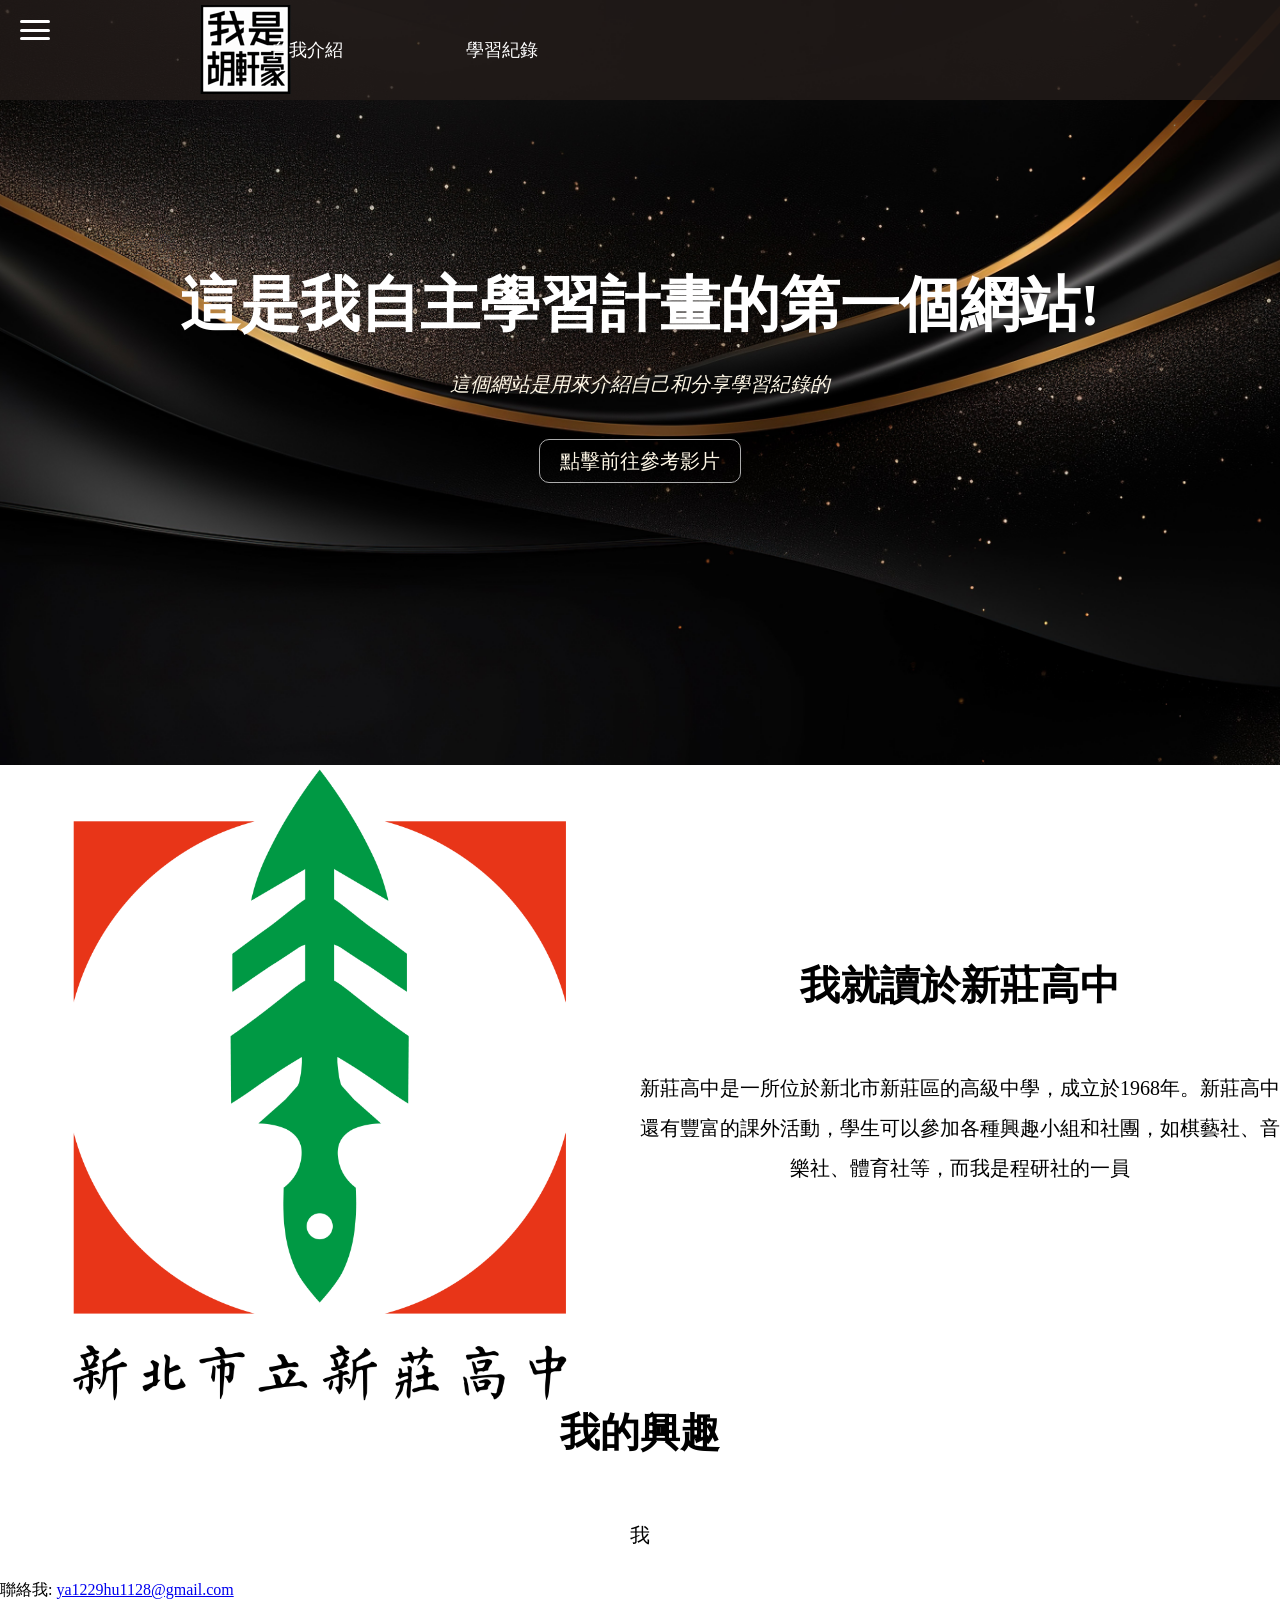
==== index.html @ 7363545b "123" ====
<!DOCTYPE html>
<html lang="zh-TW">
<head>
  <meta charset="UTF-8">
  <meta http-equiv="X-UA-Compatible" content="IE=edge">
  <meta name="viewport" content="width=device-width, initial-scale=1.0">
  <title>我的第一個網頁</title>
  <link rel="stylesheet" href="style.css">
</head>
<body>
  <header>
<nav>
  <h1><a href=https://danielhu0520.github.io/daniel></a></h1>
    <div class="menu-toggle" onclick="toggleMenu()">
        <span></span>
        <span></span>
        <span></span>
    </div>

    <ul id="hamburger-menu-links" class="hidden-menu">
        <li><a href="https://danielhu0520.github.io/daniel/">自我介紹</a></li>
        <li><a href="page2.html">學習紀錄</a></li>
    </ul>
</nav>
<nav>
    <ul class="top-static-links">
        <li><a href="https://danielhu0520.github.io/daniel/">自我介紹</a></li>
        <li><a href="page2.html">學習紀錄</a></li>
    </ul>
 </nav>
  </header>
  <main>
  <section class="news">
  <h2><strong> 這是我自主學習計畫的第一個網站!</strong></h2>
  <p><em>這個網站是用來介紹自己和分享學習紀錄的</em></p>
  <p><a href="https://www.youtube.com/watch?v=6HHN0G2cwBM">點擊前往參考影片</a> </p>
  </section>
  <section class="HCSH">
  <img src="images/HCSH_LOGO_1kx1k.png" alt="新莊高中校徽">
  
  <div class="info">
  <h2>我就讀於新莊高中</h2><p>新莊高中是一所位於新北市新莊區的高級中學，成立於1968年。新莊高中還有豐富的課外活動，學生可以參加各種興趣小組和社團，如棋藝社、音樂社、體育社等，而我是程研社的一員</p>
  </div>
  </section>
  <section>
    <div class="info">
  <h2>我的興趣</h2>
  <p>我</p>
  </div>
  </section>
  </main>  
  <footer>
  <p>聯絡我: <a href="mailto:ya1229hu1128@gmail.com">ya1229hu1128@gmail.com</a></p>
  </footer>
  <script src="script.js"></script>
</body>
</html>
---- style.css ----
header {
  background-color: rgba(35,28,26,0.8);
  height: 100px;
  width: 100%;
  position: fixed;
}


header p {
  font-size: 18px;
  color: white;
}
header a{
  color: white;
  text-decoration: none;
}
header a:hover {
  text-decoration: underline;
}
header li {
  display: inline;
  margin-right: 8vw;
}
header ul {
  position: absolute;
  right:50vw;
  top: 0px;
  line-height: 100px;
}
header h1 {
  text-indent: -9999px;
  position: absolute;
  left: 200px;
  line-height: 100px;
  top: 5px;
  width: 100px;
}

/* 新增：讓 h1 裡面的連結 (a) 變成區塊並顯示背景圖 */
header h1 a {
  display: block;       /* 讓連結變成區塊元素 */
  width: 100%;          /* 填滿 h1 的寬度 */
  height: 100px;        /* 設定高度，確保圖片顯示出來 */
  background-image: url("images/title.png"); /* 加上引號避免檔名空白問題 */
  background-repeat: no-repeat;
}

*{
  padding:0;
  margin:0;
}
.news {
  background-color: antiquewhite;
  color:white;
  height: 85vh;
  background-image:url(images/—Pngtree—elegant\ black\ abstract\ overlapping\ background_15291283.jpg);
  background-repeat: no-repeat;
  background-size: cover;
  background-position: center;
  display:flex;
  flex-direction: column;
  align-items: center;
  justify-content: center;
}
.news h2 {
  font-size: 60px;
}
.news p{
  color: #FEF7E6;
  font-size: 20px;
  margin: 25px 0;
}  
.news  a {
  color: #FEF7E6;
  text-decoration: none;
  border:1px solid #ACACAC;
  padding: 10px 20px;
  border-radius: 10px;
}
.slogan {
  background-color: #485652;
  color: white;
  height: 10vh;
  display: flex;
  align-items: center;
  justify-content: center;
  font-size: 20px;
}
.HCSH {
  display: flex;
}
.HCSH img {
  width:50%
}
.info{
  background-color: white;
  display: flex;
  flex-direction: column;
  align-items: center;
  justify-content: center;
}
.info p {
  color: black;
  font-size: 20px;
  margin: 25px 0;
  text-align: center;
  line-height: 2em;
}
.info h2 {
  font-size: 40px;
  margin-bottom: 30px;
}
.興趣 p {
  color: black;
}
/* 漢堡按鈕的容器 */
.menu-toggle {
    width: 30px;
    height: 20px;
    display: flex;
    flex-direction: column;
    justify-content: space-between;
    cursor: pointer;
    margin: 20px; /* 距離邊緣一點 */
}

/* 畫出那三條線 */
.menu-toggle span {
    display: block;
    height: 3px;
    width: 100%;
    background-color: #ffffff; /* 線的顏色 */
    border-radius: 3px;
}

#hamburger-menu-links {
    display: none;        /* 預設隱藏選單 */    
}

/* 當選單被加上 "active" class 時顯示出來 */
#hamburger-menu-links.active {
    display: block;
    position: absolute;     /* 關鍵：絕對定位，讓它浮起來 */
    top: 60px;              /* 距離頂部的高度，視你的導覽列高度調整 */
    left: 10px;             /* 距離左邊的距離 */
    width: 100px;           /* 設定一個固定寬度，不要讓它橫跨整個螢幕 */
    background-color: rgba(0, 0, 0, 0.8); /* 半透明黑，更有質感 */
    padding: 15px;
    border-radius: 8px;
    z-index: 999; 
    /* 1. 強制文字不換行，這是解決「自、我、介、紹」變成垂直排列的關鍵 */
    white-space: nowrap; 

    /* 2. 讓寬度剛好包住文字就好，不要強行撐開或縮小 */
    width: min-content;
    display: flex;
    flex-direction: column; /* 讓子元素垂直排列 */
}
/* 原本就在上面的固定連結樣式 */
.top-static-links {
    display: flex; /* 讓它們排成一排 */
    list-style: none;
    gap: 20px; /* 連結之間的間距 */
    font-size: 18px;
}

/* 針對 page2.html 的內容區塊設定樣式 */
.學習紀錄 {
    padding-top: 120px; /* 重要：避免內容被上方固定的 header 擋住 */
    padding-left: 10%;  /* 增加左右邊距，讓閱讀更舒適 */
    padding-right: 10%;
    background-image: url(images/—Pngtree—elegant\ black\ abstract\ overlapping\ background_15291283.jpg);
}
.學習紀錄 h1 {
    color: white;
    font-size: 50px;
    margin-bottom: 30px;
}
.學習紀錄 p {
    color: white;
    font-size: 20px;
    margin-bottom: 30px;
}
.學習紀錄 ul {
    color: #ffffff;
    font-size: 18px;
    margin-left: 20px;
    margin-bottom: 30px;
}

/* 針對影片連結的樣式 (黃色文字) */
.學習紀錄 .video-link {
    background-image: url(images/menu-bg.png);
    text-decoration: underline;
    display: block;       /* 讓連結變成區塊元素 */
    width: 100%;          /* 填滿 h1 的寬度 */
    height: 300px;  
    background-repeat: no-repeat;   
}
.學習紀錄 .video-link2 {
    background-image: url(images/javetube.png);
    text-decoration: underline;
    display: block;       /* 讓連結變成區塊元素 */
    width: 100%;          /* 填滿 h1 的寬度 */
    height: 300px;  
    background-repeat: no-repeat;   
}
/* 針對作品按鈕的樣式 (白色按鈕) */
.學習紀錄 .project-link {
    display: inline-block;
    background-color: white;
    color: black;
    padding: 10px 20px;
    border-radius: 5px;
    text-decoration: none;
    margin: 20px;
    font-weight: bold;
}
.學習紀錄 .project-link:hover {
    background-color: #ddd; /* 滑鼠移過去變灰色 */
}
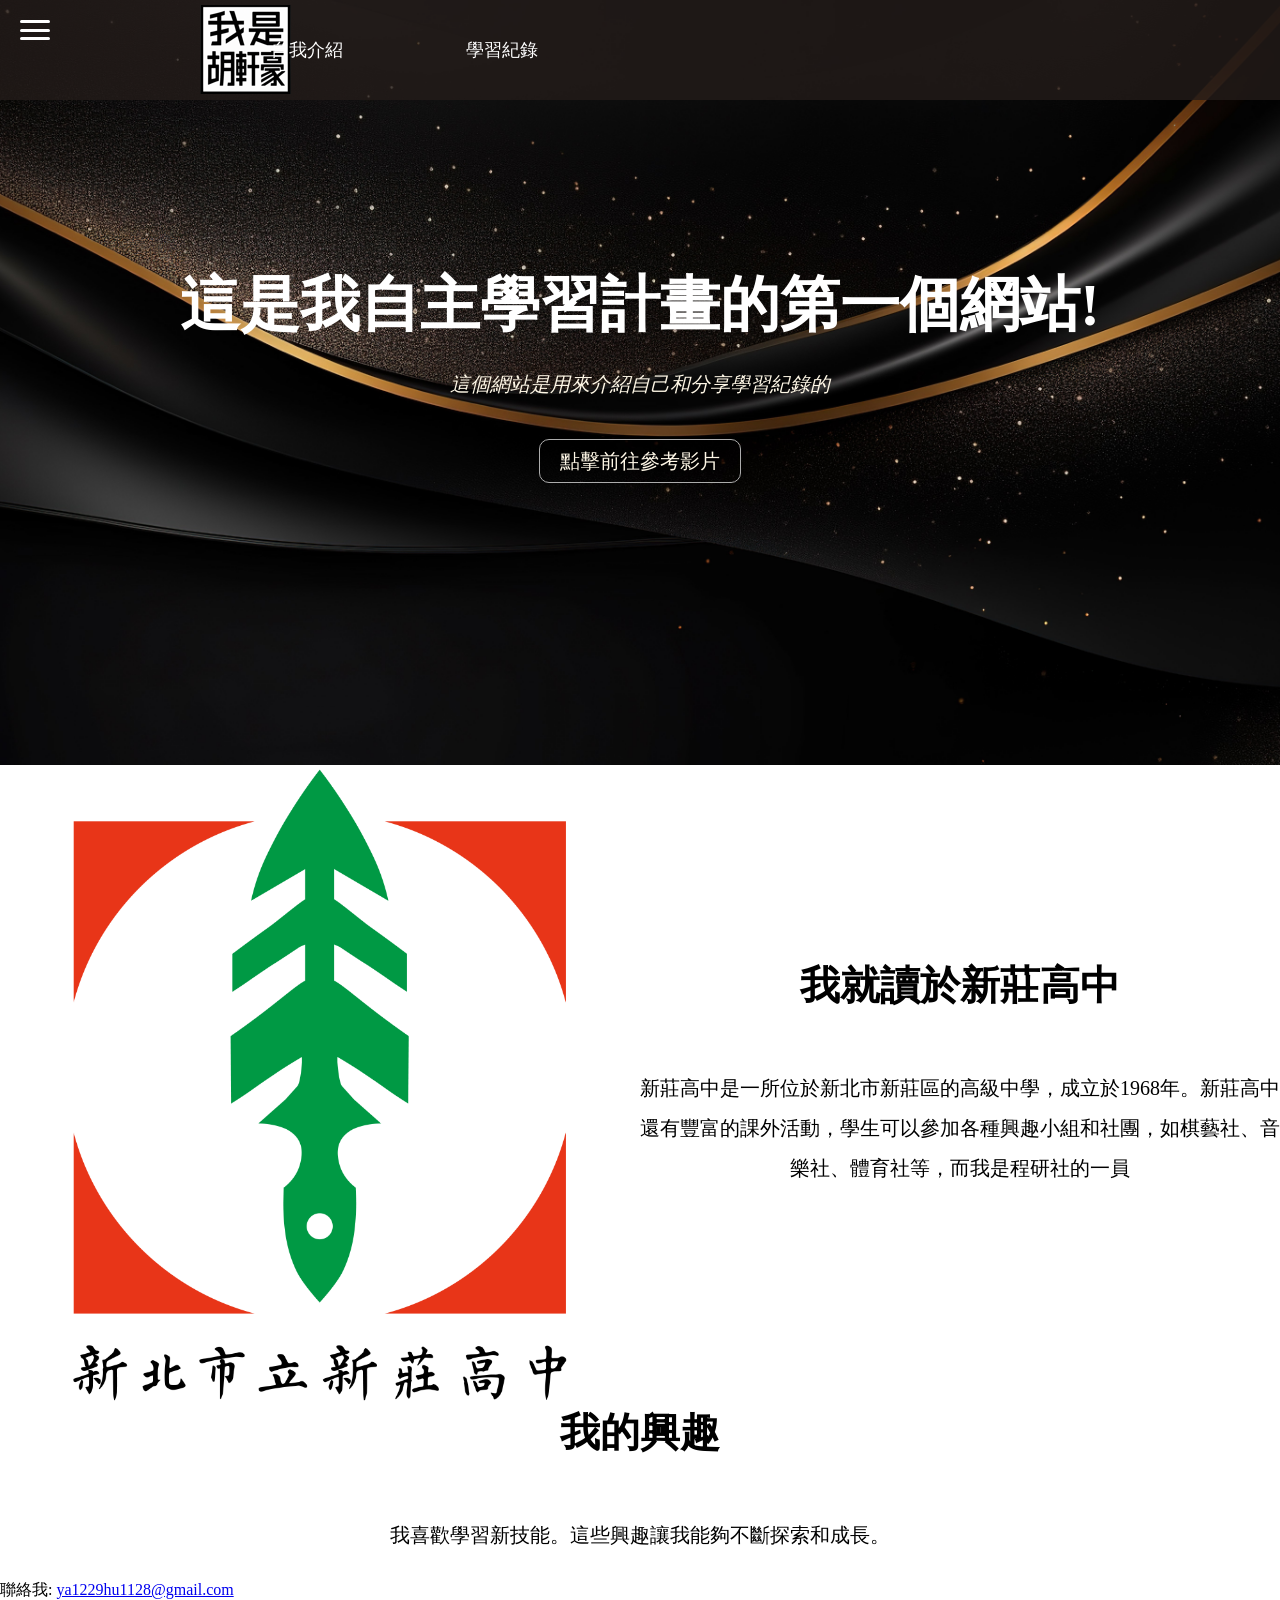
==== commit c3f4fbe2: "123" ====
--- a/index.html
+++ b/index.html
@@ -45,7 +45,7 @@
   <section>
     <div class="info">
   <h2>我的興趣</h2>
-  <p>我</p>
+  <p>我喜歡學習新技能。這些興趣讓我能夠不斷探索和成長。</p>
   </div>
   </section>
   </main>  
--- a/style.css
+++ b/style.css
@@ -76,6 +76,11 @@
   border:1px solid #ACACAC;
   padding: 10px 20px;
   border-radius: 10px;
+  transition: transform 0.3s ease, box-shadow 0.3s ease; /* 加入平滑過渡效果 */
+}
+.news  a:hover {
+  transform: scale(1.05); /* 滑鼠滑過時稍微放大 1.05 倍 */
+  box-shadow: 0 10px 20px rgba(0,0,0,0.4); /* 增加陰影讓按鈕浮起來 */
 }
 .slogan {
   background-color: #485652;
@@ -169,6 +174,8 @@
     padding-top: 120px; /* 重要：避免內容被上方固定的 header 擋住 */
     padding-left: 10%;  /* 增加左右邊距，讓閱讀更舒適 */
     padding-right: 10%;
+    background-size: cover;   /* 讓圖片填滿整個區塊 */
+    background-position: center; /* 讓圖片置中 */
     background-image: url(images/—Pngtree—elegant\ black\ abstract\ overlapping\ background_15291283.jpg);
 }
 .學習紀錄 h1 {
@@ -185,7 +192,7 @@
     color: #ffffff;
     font-size: 18px;
     margin-left: 20px;
-    margin-bottom: 30px;
+    margin-bottom: 20px;
 }
 
 /* 針對影片連結的樣式 (黃色文字) */
@@ -195,7 +202,16 @@
     display: block;       /* 讓連結變成區塊元素 */
     width: 100%;          /* 填滿 h1 的寬度 */
     height: 300px;  
-    background-repeat: no-repeat;   
+    margin-bottom: 20px;
+    background-repeat: no-repeat;
+    background-size: cover;   /* 讓圖片填滿整個區塊 */
+    background-position: center; /* 讓圖片置中 */
+    transition: transform 0.3s ease, box-shadow 0.3s ease; /* 加入平滑過渡效果 */
+    border-radius: 20px; /* 圓角設定為 20px */
+}
+.學習紀錄 .video-link:hover {
+    transform: scale(1.02); /* 滑鼠滑過時稍微放大 1.02 倍 */
+    box-shadow: 0 10px 20px rgba(0,0,0,0.4); /* 增加陰影讓圖片浮起來 */
 }
 .學習紀錄 .video-link2 {
     background-image: url(images/javetube.png);
@@ -203,7 +219,16 @@
     display: block;       /* 讓連結變成區塊元素 */
     width: 100%;          /* 填滿 h1 的寬度 */
     height: 300px;  
-    background-repeat: no-repeat;   
+    margin-bottom: 20px;
+    background-repeat: no-repeat;
+    background-size: cover;
+    background-position: center;
+    transition: transform 0.3s ease, box-shadow 0.3s ease;
+    border-radius: 20px; /* 圓角設定為 20px */
+}
+.學習紀錄 .video-link2:hover {
+    transform: scale(1.02);
+    box-shadow: 0 10px 20px rgba(0,0,0,0.4);
 }
 /* 針對作品按鈕的樣式 (白色按鈕) */
 .學習紀錄 .project-link {
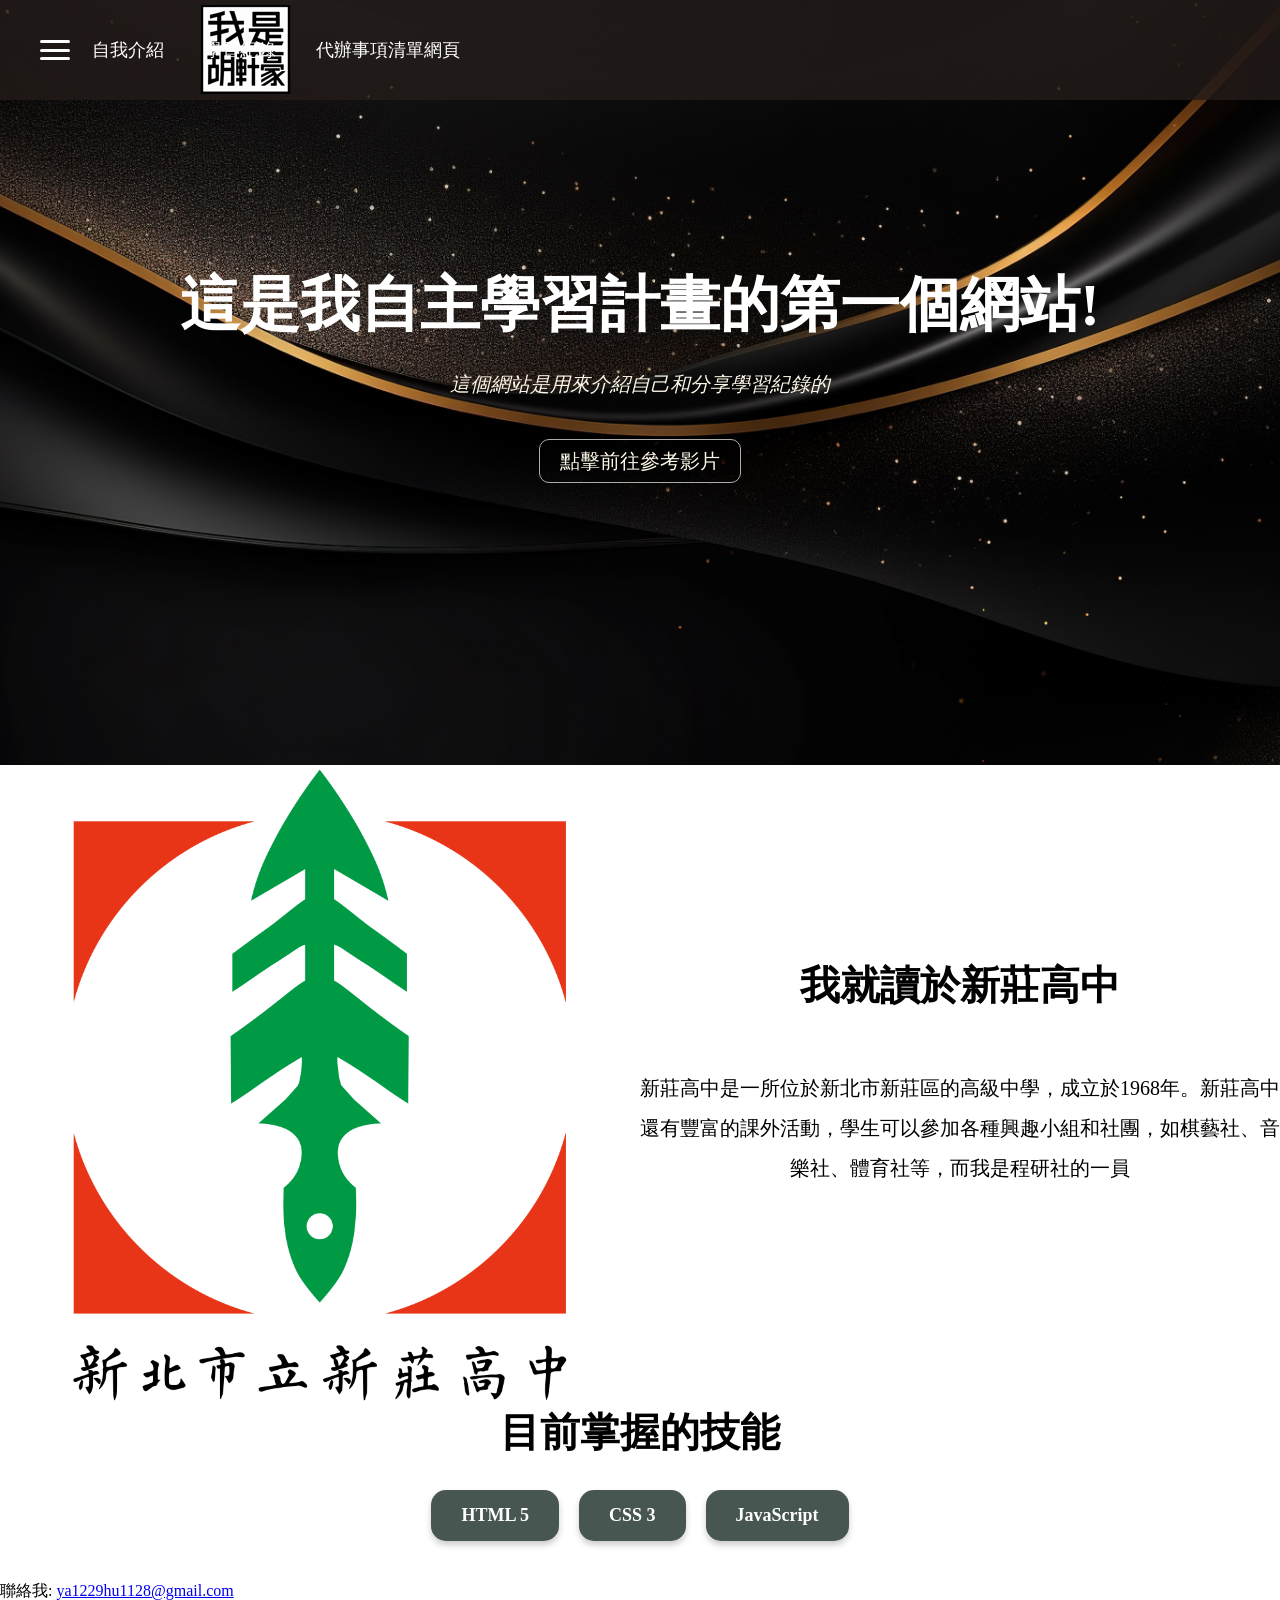
==== commit e27e997d: "123" ====
--- a/index.html
+++ b/index.html
@@ -20,12 +20,14 @@
     <ul id="hamburger-menu-links" class="hidden-menu">
         <li><a href="https://danielhu0520.github.io/daniel/">自我介紹</a></li>
         <li><a href="page2.html">學習紀錄</a></li>
+        <li><a href="https://danielhu0520.github.io/-/">代辦事項清單網頁</a></li>
     </ul>
 </nav>
 <nav>
     <ul class="top-static-links">
         <li><a href="https://danielhu0520.github.io/daniel/">自我介紹</a></li>
         <li><a href="page2.html">學習紀錄</a></li>
+        <li><a href="https://danielhu0520.github.io/-/">代辦事項清單網頁</a></li>
     </ul>
  </nav>
   </header>
@@ -42,11 +44,15 @@
   <h2>我就讀於新莊高中</h2><p>新莊高中是一所位於新北市新莊區的高級中學，成立於1968年。新莊高中還有豐富的課外活動，學生可以參加各種興趣小組和社團，如棋藝社、音樂社、體育社等，而我是程研社的一員</p>
   </div>
   </section>
-  <section>
+  <section class="skills-section">
     <div class="info">
-  <h2>我的興趣</h2>
-  <p>我喜歡學習新技能。這些興趣讓我能夠不斷探索和成長。</p>
-  </div>
+      <h2>目前掌握的技能</h2>
+      <div class="skills-container">
+        <div class="skill-card">HTML 5</div>
+        <div class="skill-card">CSS 3</div>
+        <div class="skill-card">JavaScript</div>
+      </div>
+    </div>
   </section>
   </main>  
   <footer>
--- a/style.css
+++ b/style.css
@@ -3,6 +3,13 @@
   height: 100px;
   width: 100%;
   position: fixed;
+  /* 加入 Flexbox 設定，讓內容自動排版 */
+  display: flex;
+  justify-content: space-between; /* 左右推開：Logo在左，選單在右 */
+  align-items: center; /* 垂直置中 */
+  padding: 0 20px; /* 左右留一點邊距 */
+  box-sizing: border-box; /* 確保 padding 不會撐大寬度 */
+  z-index: 1000; /* 確保導覽列在最上層 */
 }
 
 
@@ -18,14 +25,22 @@
   text-decoration: underline;
 }
 header li {
+display: inline;
+margin-right: 20px;
   display: inline;
-  margin-right: 8vw;
+  /* margin-right: 20px;  移除舊的邊距，由 gap 控制 */
 }
 header ul {
   position: absolute;
-  right:50vw;
+  right: 800px;
   top: 0px;
   line-height: 100px;
+  /* 移除絕對定位，讓 Flexbox 自動處理位置 */
+  /* position: absolute; */
+  /* right: 800px; */
+  /* top: 0px; */
+  /* line-height: 100px; */
+  margin: 0; /* 清除預設邊距 */
 }
 header h1 {
   text-indent: -9999px;
@@ -33,7 +48,13 @@
   left: 200px;
   line-height: 100px;
   top: 5px;
+  text-indent: -9999px; /* 隱藏文字 */
+  /* 移除絕對定位 */
+  /* position: absolute; */
+  /* left: 200px; */
+  /* top: 5px; */
   width: 100px;
+  margin: 0; /* 清除邊距 */
 }
 
 /* 新增：讓 h1 裡面的連結 (a) 變成區塊並顯示背景圖 */
@@ -43,6 +64,18 @@
   height: 100px;        /* 設定高度，確保圖片顯示出來 */
   background-image: url("images/title.png"); /* 加上引號避免檔名空白問題 */
   background-repeat: no-repeat;
+}
+
+/* 新增：讓第一個 nav (包含 Logo 和漢堡選單) 佔滿寬度並左右對齊 */
+header nav:first-child {
+  display: flex;
+  justify-content: space-between;
+  align-items: center;
+  width: auto; /* 改回 auto，讓它只佔據需要的寬度，不要佔滿整行 */
+}
+/* 隱藏第二個 nav (原本放電腦版連結的容器) */
+header nav:nth-child(2) {
+  display: block; /* 恢復顯示電腦版連結 */
 }
 
 *{
@@ -93,6 +126,7 @@
 }
 .HCSH {
   display: flex;
+  /* 預設為橫向排列 (電腦版) */
 }
 .HCSH img {
   width:50%
@@ -127,6 +161,8 @@
     justify-content: space-between;
     cursor: pointer;
     margin: 20px; /* 距離邊緣一點 */
+    /* margin: 20px;  由 header 的 padding 控制 */
+    display: flex; /* 電腦版預設隱藏漢堡按鈕 */
 }
 
 /* 畫出那三條線 */
@@ -161,12 +197,39 @@
     display: flex;
     flex-direction: column; /* 讓子元素垂直排列 */
 }
+
+/* 針對漢堡選單內的連結樣式 */
+#hamburger-menu-links li {
+    list-style: none;
+    margin: 10px 0; /* 讓選項不要擠在一起 */
+}
+#hamburger-menu-links a {
+    display: block; /* 讓連結變成區塊，比較好點 */
+    transition: transform 0.3s ease; /* 加入平滑過渡效果 */
+}
+#hamburger-menu-links a:hover {
+    transform: scale(1.1); /* 滑鼠滑過時放大 */
+    text-decoration: none; /* 移除底線 */
+    font-weight: bold; /* 加粗 */
+}
+
 /* 原本就在上面的固定連結樣式 */
 .top-static-links {
-    display: flex; /* 讓它們排成一排 */
+    display: flex;
     list-style: none;
     gap: 20px; /* 連結之間的間距 */
     font-size: 18px;
+}
+
+/* 新增：針對電腦版連結的滑鼠互動效果 */
+.top-static-links a {
+    display: inline-block;
+    transition: transform 0.3s ease;
+}
+.top-static-links a:hover {
+    transform: scale(1.1);
+    font-weight: bold;
+    text-decoration: none;
 }
 
 /* 針對 page2.html 的內容區塊設定樣式 */
@@ -244,3 +307,50 @@
 .學習紀錄 .project-link:hover {
     background-color: #ddd; /* 滑鼠移過去變灰色 */
 }
+
+/* 技能展示區塊樣式 */
+.skills-container {
+    display: flex;
+    gap: 20px; /* 卡片之間的間距 */
+    margin-bottom: 40px;
+    flex-wrap: wrap; /* 如果螢幕太小，自動換行 */
+    justify-content: center;
+}
+
+.skill-card {
+    background-color: #485652; /* 使用跟 slogan 一樣的深綠色 */
+    color: white;
+    padding: 15px 30px;
+    border-radius: 15px;
+    font-size: 18px;
+    font-weight: bold;
+    box-shadow: 0 4px 6px rgba(0,0,0,0.2);
+}
+
+/* --- RWD 響應式設計 (針對手機/平板) --- */
+@media (max-width: 768px) {
+    /* 1. 顯示漢堡按鈕 */
+    .menu-toggle {
+        display: flex;
+    }
+
+    /* 2. 隱藏原本的電腦版橫向選單 */
+    .top-static-links {
+        display: none;
+    }
+
+    /* 3. 調整自我介紹區塊 (.HCSH) 變成直向排列 */
+    .HCSH {
+        flex-direction: column;
+    }
+    .HCSH img {
+        width: 100%; /* 手機版圖片佔滿寬度 */
+        margin-bottom: 20px;
+    }
+
+    /* 4. 調整標題大小，避免手機上字太大 */
+    .news h2 {
+        font-size: 40px;
+        text-align: center;
+    }
+}
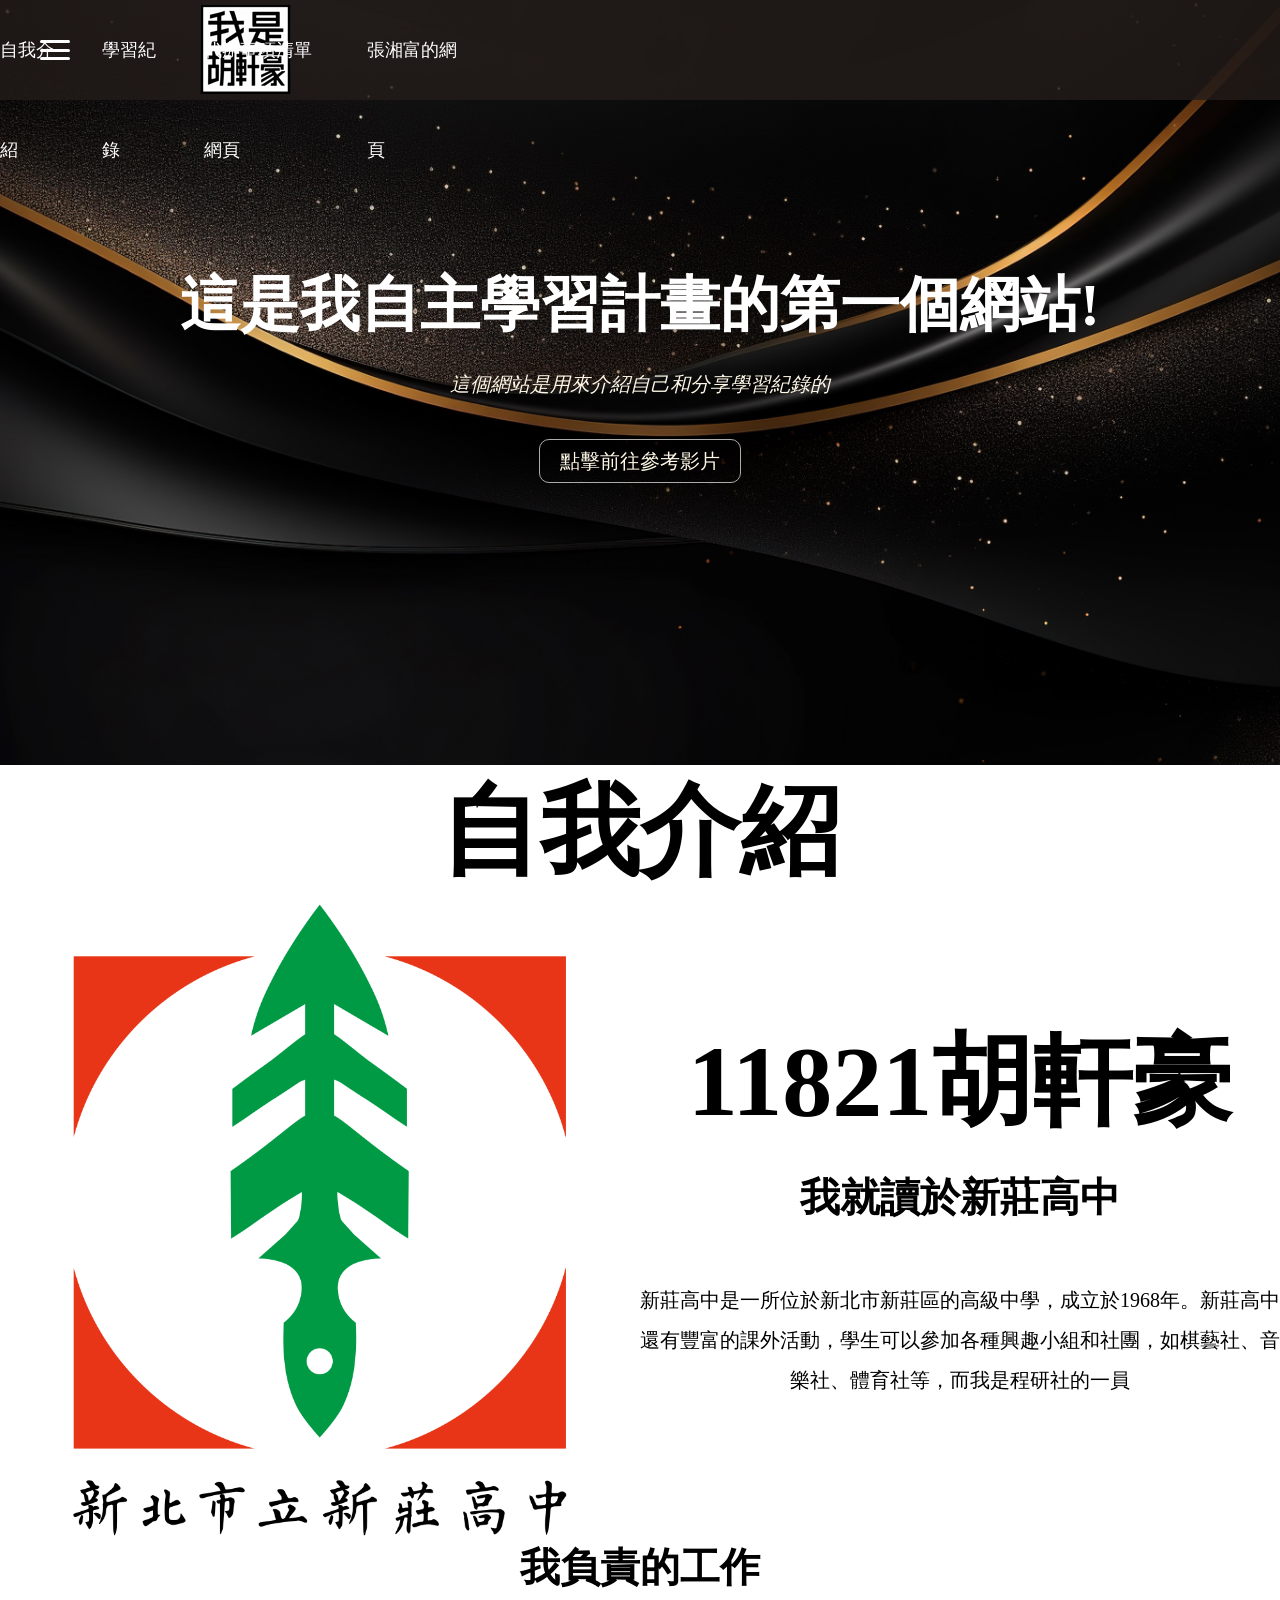
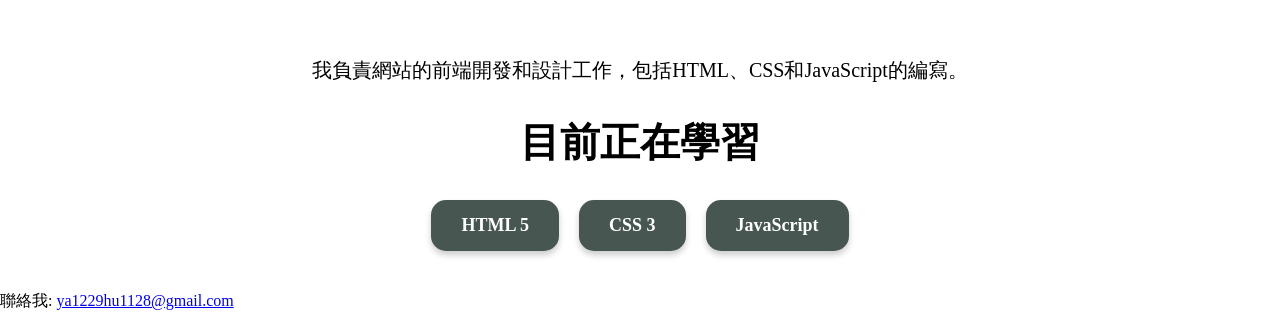
==== commit f6070692: "123" ====
--- a/index.html
+++ b/index.html
@@ -10,7 +10,7 @@
 <body>
   <header>
 <nav>
-  <h1><a href=https://danielhu0520.github.io/daniel></a></h1>
+  <h1><a href="index.html">自我介紹</a></h1>
     <div class="menu-toggle" onclick="toggleMenu()">
         <span></span>
         <span></span>
@@ -18,16 +18,18 @@
     </div>
 
     <ul id="hamburger-menu-links" class="hidden-menu">
-        <li><a href="https://danielhu0520.github.io/daniel/">自我介紹</a></li>
+        <li><a href="index.html">自我介紹</a></li>
         <li><a href="page2.html">學習紀錄</a></li>
         <li><a href="https://danielhu0520.github.io/-/">代辦事項清單網頁</a></li>
+        <li><a href="page3.html">張湘富的網頁</a></li>
     </ul>
 </nav>
 <nav>
     <ul class="top-static-links">
-        <li><a href="https://danielhu0520.github.io/daniel/">自我介紹</a></li>
+        <li><a href="index.html">自我介紹</a></li>
         <li><a href="page2.html">學習紀錄</a></li>
         <li><a href="https://danielhu0520.github.io/-/">代辦事項清單網頁</a></li>
+        <li><a href="page3.html">張湘富的網頁</a></li>
     </ul>
  </nav>
   </header>
@@ -37,16 +39,23 @@
   <p><em>這個網站是用來介紹自己和分享學習紀錄的</em></p>
   <p><a href="https://www.youtube.com/watch?v=6HHN0G2cwBM">點擊前往參考影片</a> </p>
   </section>
+  <h1 class="自我介紹">自我介紹</h1>
   <section class="HCSH">
   <img src="images/HCSH_LOGO_1kx1k.png" alt="新莊高中校徽">
-  
   <div class="info">
-  <h2>我就讀於新莊高中</h2><p>新莊高中是一所位於新北市新莊區的高級中學，成立於1968年。新莊高中還有豐富的課外活動，學生可以參加各種興趣小組和社團，如棋藝社、音樂社、體育社等，而我是程研社的一員</p>
+  <h1>11821胡軒豪</h1>
+  <h2>我就讀於新莊高中</h2><p>新莊高中是一所位於新北市新莊區的高級中學，成立於1968年。新莊高中還有豐富的課外活動，學生可以參加各種興趣小組和社團，如棋藝社、音樂社、體育社等，而我是程研社的一員</p>  
   </div>
+  </section>
+  <section class="info-section">
+    <div class="info">
+      <h2>我負責的工作</h2>
+      <p>我負責網站的前端開發和設計工作，包括HTML、CSS和JavaScript的編寫。</p>
+    </div>
   </section>
   <section class="skills-section">
     <div class="info">
-      <h2>目前掌握的技能</h2>
+      <h2>目前正在學習</h2>
       <div class="skills-container">
         <div class="skill-card">HTML 5</div>
         <div class="skill-card">CSS 3</div>
--- a/style.css
+++ b/style.css
@@ -49,10 +49,6 @@
   line-height: 100px;
   top: 5px;
   text-indent: -9999px; /* 隱藏文字 */
-  /* 移除絕對定位 */
-  /* position: absolute; */
-  /* left: 200px; */
-  /* top: 5px; */
   width: 100px;
   margin: 0; /* 清除邊距 */
 }
@@ -144,6 +140,10 @@
   margin: 25px 0;
   text-align: center;
   line-height: 2em;
+}
+.info h1 {
+  font-size: 100px;
+  margin-bottom: 20px;
 }
 .info h2 {
   font-size: 40px;
@@ -354,3 +354,38 @@
         text-align: center;
     }
 }
+.logo a {
+  display: block;       /* 讓連結變成區塊元素 */
+  width: 100%;          /* 填滿 h1 的寬度 */
+  height: 100px;        /* 設定高度，確保圖片顯示出來 */
+  background-image: url("images/螢幕擷取畫面\ 2026-04-06\ 150010.png"); /* 加上引號避免檔名空白問題 */
+  background-repeat: no-repeat;
+}
+.info2{
+  background-color: white;
+  display: flex;
+  flex-direction: column;
+  align-items: center;
+  justify-content: center;
+}
+.info2 h1 {
+  font-size: 100px;
+  margin-bottom: 20px;
+}
+.info2 h2 {
+  font-size: 50px;
+  margin-bottom: 30px;
+}
+.info2 p {
+  font-size: 20px;
+  color: black;
+}
+.HCSH2 {
+  display: flex;
+}
+.自我介紹 {
+  display: flex;
+  align-items: center;
+  justify-content: center;
+  font-size: 100px;
+}
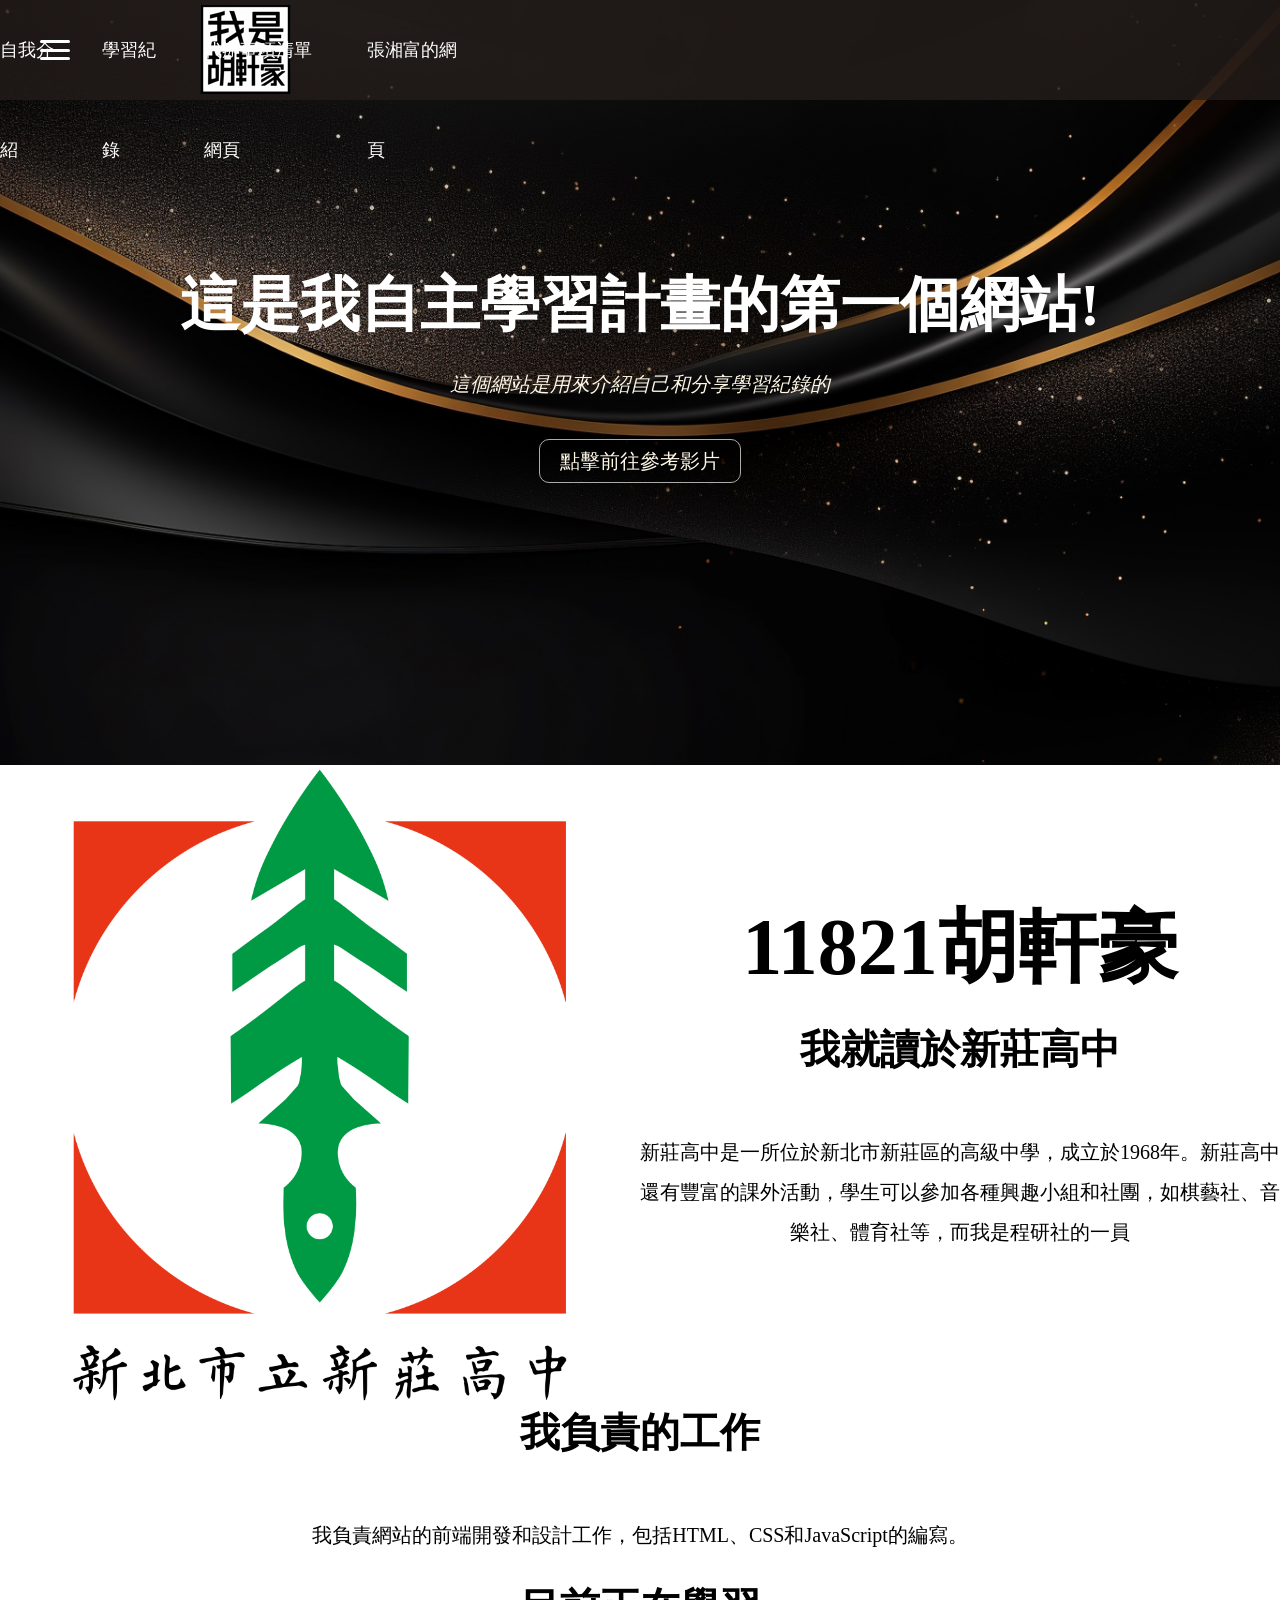
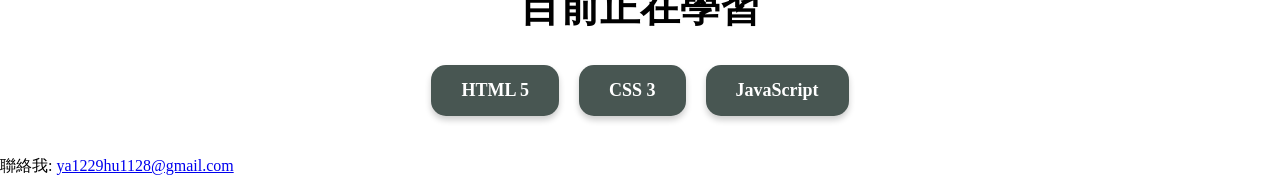
==== commit 92fe55ed: "123" ====
--- a/index.html
+++ b/index.html
@@ -39,7 +39,7 @@
   <p><em>這個網站是用來介紹自己和分享學習紀錄的</em></p>
   <p><a href="https://www.youtube.com/watch?v=6HHN0G2cwBM">點擊前往參考影片</a> </p>
   </section>
-  <h1 class="自我介紹">自我介紹</h1>
+  
   <section class="HCSH">
   <img src="images/HCSH_LOGO_1kx1k.png" alt="新莊高中校徽">
   <div class="info">
--- a/style.css
+++ b/style.css
@@ -142,7 +142,7 @@
   line-height: 2em;
 }
 .info h1 {
-  font-size: 100px;
+  font-size: 80px;
   margin-bottom: 20px;
 }
 .info h2 {
@@ -326,6 +326,41 @@
     font-weight: bold;
     box-shadow: 0 4px 6px rgba(0,0,0,0.2);
 }
+.logo a {
+  display: block;       /* 讓連結變成區塊元素 */
+  width: 100%;          /* 填滿 h1 的寬度 */
+  height: 100px;        /* 設定高度，確保圖片顯示出來 */
+  background-image: url("images/螢幕擷取畫面\ 2026-04-06\ 150010.png"); /* 加上引號避免檔名空白問題 */
+  background-repeat: no-repeat;
+}
+.info2{
+  background-color: white;
+  display: flex;
+  flex-direction: column;
+  align-items: center;
+  justify-content: center;
+}
+.info2 h1 {
+  font-size: 100px;
+  margin-bottom: 20px;
+}
+.info2 h2 {
+  font-size: 50px;
+  margin-bottom: 30px;
+}
+.info2 p {
+  font-size: 20px;
+  color: black;
+}
+.HCSH2 {
+  display: flex;
+}
+.自我介紹 {
+  display: flex;
+  align-items: center;
+  justify-content: center;
+  font-size: 100px;
+}
 
 /* --- RWD 響應式設計 (針對手機/平板) --- */
 @media (max-width: 768px) {
@@ -353,39 +388,36 @@
         font-size: 40px;
         text-align: center;
     }
-}
-.logo a {
-  display: block;       /* 讓連結變成區塊元素 */
-  width: 100%;          /* 填滿 h1 的寬度 */
-  height: 100px;        /* 設定高度，確保圖片顯示出來 */
-  background-image: url("images/螢幕擷取畫面\ 2026-04-06\ 150010.png"); /* 加上引號避免檔名空白問題 */
-  background-repeat: no-repeat;
-}
-.info2{
-  background-color: white;
-  display: flex;
-  flex-direction: column;
-  align-items: center;
-  justify-content: center;
-}
-.info2 h1 {
-  font-size: 100px;
-  margin-bottom: 20px;
-}
-.info2 h2 {
-  font-size: 50px;
-  margin-bottom: 30px;
-}
-.info2 p {
-  font-size: 20px;
-  color: black;
-}
-.HCSH2 {
-  display: flex;
-}
-.自我介紹 {
-  display: flex;
-  align-items: center;
-  justify-content: center;
-  font-size: 100px;
-}+.學習紀錄 .video-link {
+    background-image: url(images/螢幕擷取畫面\ 2026-05-18\ 204143.png);
+    text-decoration: underline;
+    display: block;       /* 讓連結變成區塊元素 */
+    width: 100%;          /* 填滿 h1 的寬度 */
+    height: 300px;  
+    margin-bottom: 20px;
+    background-repeat: no-repeat;
+    background-size: cover;   /* 讓圖片填滿整個區塊 */
+    background-position: center; /* 讓圖片置中 */
+    transition: transform 0.3s ease, box-shadow 0.3s ease; /* 加入平滑過渡效果 */
+    border-radius: 20px; /* 圓角設定為 20px */
+}
+.學習紀錄 .video-link:hover {
+    transform: scale(1.02); /* 滑鼠滑過時稍微放大 1.02 倍 */
+    box-shadow: 0 10px 20px rgba(0,0,0,0.4); /* 增加陰影讓圖片浮起來 */
+}
+.學習紀錄 .video-link2 {
+    background-image: url(images/螢幕擷取畫面\ 2026-05-18\ 204131.png);
+    text-decoration: underline;
+    display: block;       /* 讓連結變成區塊元素 */
+    width: 100%;          /* 填滿 h1 的寬度 */
+    height: 300px;  
+    margin-bottom: 20px;
+    background-repeat: no-repeat;
+    background-size: cover;
+    background-position: center;
+    transition: transform 0.3s ease, box-shadow 0.3s ease;
+    border-radius: 20px; /* 圓角設定為 20px */
+}
+.學習紀錄 .video-link2:hover {
+    transform: scale(1.02);
+    box-shadow: 0 10px 20px rgba(0,0,0,0.4);
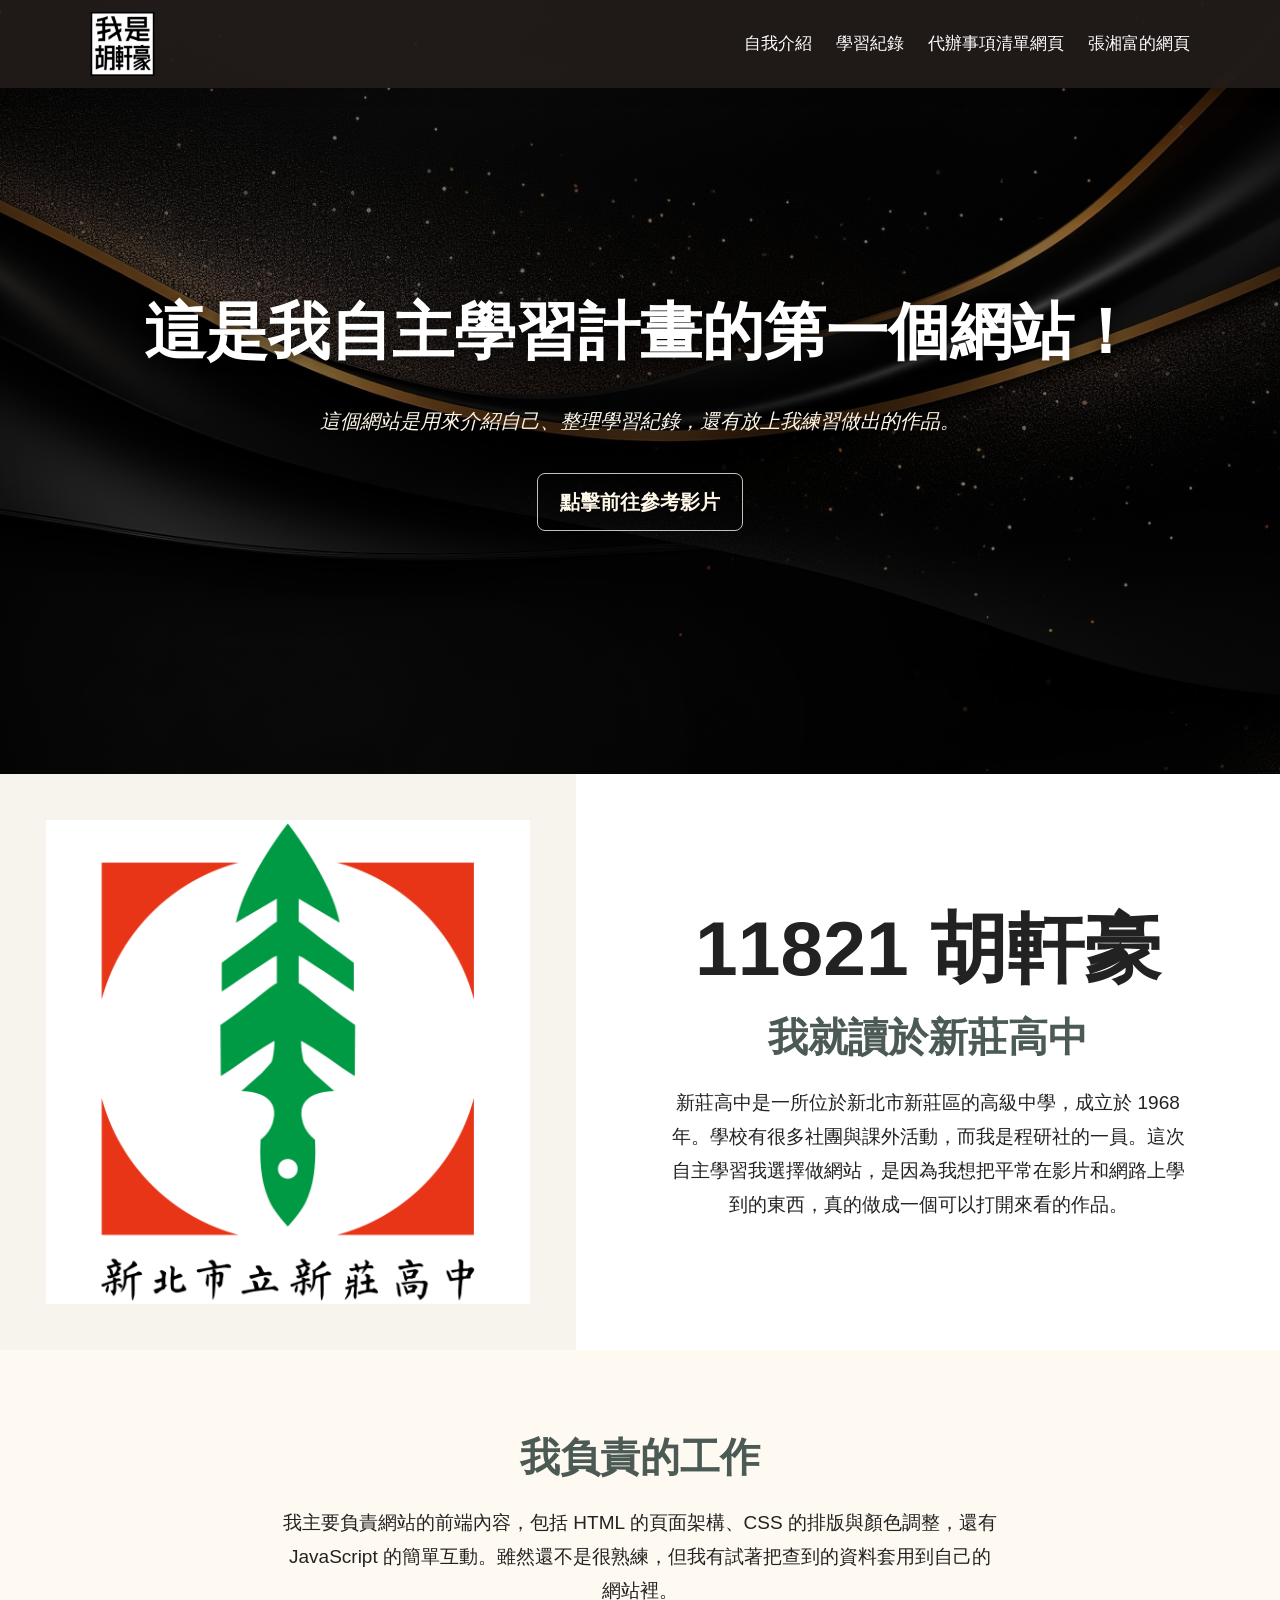
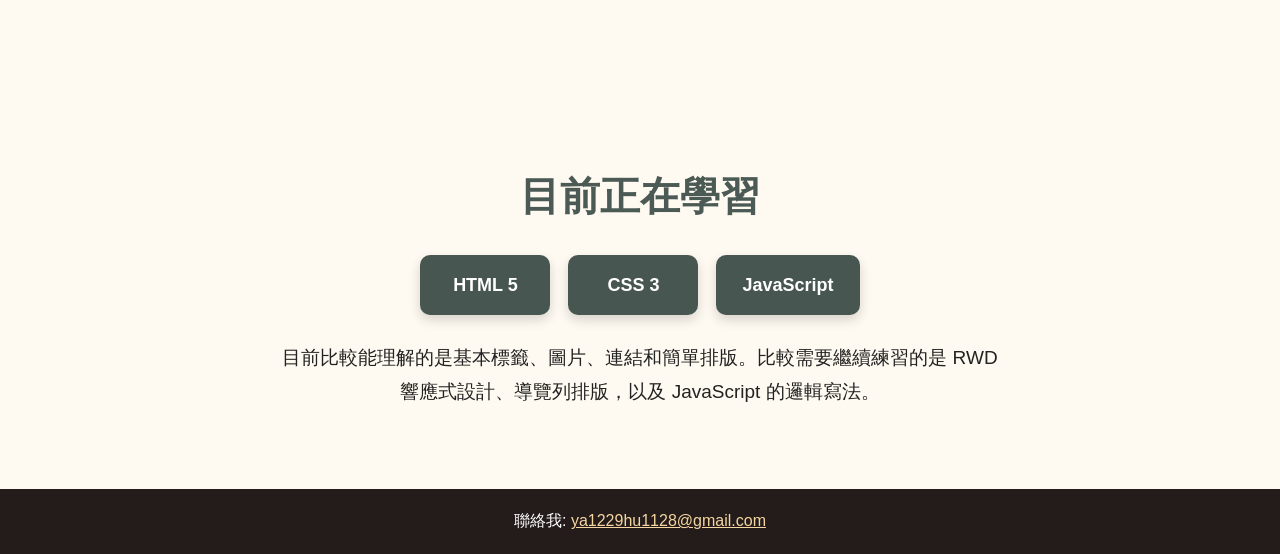
==== commit 2f2d339d: "優化自主學習網站" ====
--- a/index.html
+++ b/index.html
@@ -4,12 +4,12 @@
   <meta charset="UTF-8">
   <meta http-equiv="X-UA-Compatible" content="IE=edge">
   <meta name="viewport" content="width=device-width, initial-scale=1.0">
-  <title>我的第一個網頁</title>
+  <title>胡軒豪的自主學習網站</title>
   <link rel="stylesheet" href="style.css">
 </head>
 <body>
   <header>
-<nav>
+<nav class="brand-nav">
   <h1><a href="index.html">自我介紹</a></h1>
     <div class="menu-toggle" onclick="toggleMenu()">
         <span></span>
@@ -35,22 +35,22 @@
   </header>
   <main>
   <section class="news">
-  <h2><strong> 這是我自主學習計畫的第一個網站!</strong></h2>
-  <p><em>這個網站是用來介紹自己和分享學習紀錄的</em></p>
+  <h2><strong>這是我自主學習計畫的第一個網站！</strong></h2>
+  <p><em>這個網站是用來介紹自己、整理學習紀錄，還有放上我練習做出的作品。</em></p>
   <p><a href="https://www.youtube.com/watch?v=6HHN0G2cwBM">點擊前往參考影片</a> </p>
   </section>
   
   <section class="HCSH">
   <img src="images/HCSH_LOGO_1kx1k.png" alt="新莊高中校徽">
   <div class="info">
-  <h1>11821胡軒豪</h1>
-  <h2>我就讀於新莊高中</h2><p>新莊高中是一所位於新北市新莊區的高級中學，成立於1968年。新莊高中還有豐富的課外活動，學生可以參加各種興趣小組和社團，如棋藝社、音樂社、體育社等，而我是程研社的一員</p>  
+  <h1>11821 胡軒豪</h1>
+  <h2>我就讀於新莊高中</h2><p>新莊高中是一所位於新北市新莊區的高級中學，成立於 1968 年。學校有很多社團與課外活動，而我是程研社的一員。這次自主學習我選擇做網站，是因為我想把平常在影片和網路上學到的東西，真的做成一個可以打開來看的作品。</p>
   </div>
   </section>
   <section class="info-section">
     <div class="info">
       <h2>我負責的工作</h2>
-      <p>我負責網站的前端開發和設計工作，包括HTML、CSS和JavaScript的編寫。</p>
+      <p>我主要負責網站的前端內容，包括 HTML 的頁面架構、CSS 的排版與顏色調整，還有 JavaScript 的簡單互動。雖然還不是很熟練，但我有試著把查到的資料套用到自己的網站裡。</p>
     </div>
   </section>
   <section class="skills-section">
@@ -61,6 +61,7 @@
         <div class="skill-card">CSS 3</div>
         <div class="skill-card">JavaScript</div>
       </div>
+      <p>目前比較能理解的是基本標籤、圖片、連結和簡單排版。比較需要繼續練習的是 RWD 響應式設計、導覽列排版，以及 JavaScript 的邏輯寫法。</p>
     </div>
   </section>
   </main>  
@@ -69,4 +70,4 @@
   </footer>
   <script src="script.js"></script>
 </body>
-</html>+</html>
--- a/style.css
+++ b/style.css
@@ -1,423 +1,433 @@
+* {
+  box-sizing: border-box;
+  margin: 0;
+  padding: 0;
+}
+
+body {
+  background: #f4f0e8;
+  color: #222;
+  font-family: "Microsoft JhengHei", Arial, sans-serif;
+  line-height: 1.8;
+  animation: pageFadeIn 0.5s ease;
+}
+
+a {
+  color: inherit;
+}
+
 header {
-  background-color: rgba(35,28,26,0.8);
-  height: 100px;
+  align-items: center;
+  background-color: rgba(35, 28, 26, 0.9);
+  box-shadow: 0 4px 14px rgba(0, 0, 0, 0.18);
+  display: flex;
+  height: 88px;
+  justify-content: space-between;
+  left: 0;
+  padding: 0 7%;
+  position: fixed;
+  right: 0;
+  top: 0;
+  z-index: 1000;
+}
+
+header nav {
+  align-items: center;
+  display: flex;
+}
+
+header h1 {
+  height: 64px;
+  overflow: hidden;
+  text-indent: -9999px;
+  width: 130px;
+}
+
+header h1 a {
+  background-image: url("images/title.png");
+  background-position: left center;
+  background-repeat: no-repeat;
+  background-size: contain;
+  display: block;
+  height: 100%;
   width: 100%;
-  position: fixed;
-  /* 加入 Flexbox 設定，讓內容自動排版 */
-  display: flex;
-  justify-content: space-between; /* 左右推開：Logo在左，選單在右 */
-  align-items: center; /* 垂直置中 */
-  padding: 0 20px; /* 左右留一點邊距 */
-  box-sizing: border-box; /* 確保 padding 不會撐大寬度 */
-  z-index: 1000; /* 確保導覽列在最上層 */
-}
-
-
-header p {
-  font-size: 18px;
-  color: white;
-}
-header a{
+}
+
+header h1.logo a {
+  background-image: url("images/螢幕擷取畫面 2026-04-06 150010.png");
+}
+
+header a {
   color: white;
   text-decoration: none;
 }
-header a:hover {
-  text-decoration: underline;
-}
-header li {
-display: inline;
-margin-right: 20px;
-  display: inline;
-  /* margin-right: 20px;  移除舊的邊距，由 gap 控制 */
-}
-header ul {
+
+.top-static-links {
+  display: flex;
+  gap: 24px;
+  list-style: none;
+}
+
+.top-static-links a {
+  display: inline-block;
+  font-size: 17px;
+  transition: color 0.25s ease, transform 0.25s ease;
+}
+
+.top-static-links a:hover,
+#hamburger-menu-links a:hover {
+  color: #f5d6a2;
+  transform: translateY(-2px);
+}
+
+.menu-toggle {
+  cursor: pointer;
+  display: none;
+  flex-direction: column;
+  gap: 6px;
+  height: 28px;
+  justify-content: center;
+  margin-left: 18px;
+  width: 34px;
+}
+
+.menu-toggle span {
+  background-color: #fff;
+  border-radius: 4px;
+  display: block;
+  height: 3px;
+  transition: transform 0.25s ease;
+  width: 100%;
+}
+
+#hamburger-menu-links {
+  background-color: rgba(35, 28, 26, 0.96);
+  border-radius: 8px;
+  box-shadow: 0 12px 24px rgba(0, 0, 0, 0.28);
+  display: none;
+  left: 7%;
+  list-style: none;
+  min-width: 190px;
+  padding: 14px;
   position: absolute;
-  right: 800px;
-  top: 0px;
-  line-height: 100px;
-  /* 移除絕對定位，讓 Flexbox 自動處理位置 */
-  /* position: absolute; */
-  /* right: 800px; */
-  /* top: 0px; */
-  /* line-height: 100px; */
-  margin: 0; /* 清除預設邊距 */
-}
-header h1 {
-  text-indent: -9999px;
-  position: absolute;
-  left: 200px;
-  line-height: 100px;
-  top: 5px;
-  text-indent: -9999px; /* 隱藏文字 */
-  width: 100px;
-  margin: 0; /* 清除邊距 */
-}
-
-/* 新增：讓 h1 裡面的連結 (a) 變成區塊並顯示背景圖 */
-header h1 a {
-  display: block;       /* 讓連結變成區塊元素 */
-  width: 100%;          /* 填滿 h1 的寬度 */
-  height: 100px;        /* 設定高度，確保圖片顯示出來 */
-  background-image: url("images/title.png"); /* 加上引號避免檔名空白問題 */
-  background-repeat: no-repeat;
-}
-
-/* 新增：讓第一個 nav (包含 Logo 和漢堡選單) 佔滿寬度並左右對齊 */
-header nav:first-child {
-  display: flex;
-  justify-content: space-between;
+  top: 76px;
+}
+
+#hamburger-menu-links.active {
+  animation: menuSlide 0.25s ease;
+  display: block;
+}
+
+#hamburger-menu-links li {
+  margin: 8px 0;
+}
+
+#hamburger-menu-links a {
+  display: block;
+  padding: 5px 2px;
+  transition: color 0.25s ease, transform 0.25s ease;
+  white-space: nowrap;
+}
+
+.news {
   align-items: center;
-  width: auto; /* 改回 auto，讓它只佔據需要的寬度，不要佔滿整行 */
-}
-/* 隱藏第二個 nav (原本放電腦版連結的容器) */
-header nav:nth-child(2) {
-  display: block; /* 恢復顯示電腦版連結 */
-}
-
-*{
-  padding:0;
-  margin:0;
-}
-.news {
-  background-color: antiquewhite;
-  color:white;
-  height: 85vh;
-  background-image:url(images/—Pngtree—elegant\ black\ abstract\ overlapping\ background_15291283.jpg);
+  background-image: linear-gradient(rgba(0, 0, 0, 0.42), rgba(0, 0, 0, 0.48)), url("images/—Pngtree—elegant black abstract overlapping background_15291283.jpg");
+  background-position: center;
   background-repeat: no-repeat;
   background-size: cover;
+  color: white;
+  display: flex;
+  flex-direction: column;
+  justify-content: center;
+  min-height: 86vh;
+  padding: 130px 8% 70px;
+  text-align: center;
+}
+
+.news h2 {
+  font-size: clamp(36px, 6vw, 62px);
+  line-height: 1.25;
+  margin-bottom: 22px;
+  text-shadow: 0 3px 12px rgba(0, 0, 0, 0.45);
+}
+
+.news p {
+  color: #fff7e8;
+  font-size: 20px;
+  margin: 10px 0;
+  max-width: 760px;
+}
+
+.news a,
+.project-link {
+  border: 1px solid rgba(255, 255, 255, 0.75);
+  border-radius: 8px;
+  display: inline-block;
+  font-weight: bold;
+  margin-top: 14px;
+  padding: 10px 22px;
+  text-decoration: none;
+  transition: background-color 0.25s ease, box-shadow 0.25s ease, transform 0.25s ease;
+}
+
+.news a:hover,
+.project-link:hover {
+  background-color: rgba(255, 255, 255, 0.16);
+  box-shadow: 0 10px 22px rgba(0, 0, 0, 0.28);
+  transform: translateY(-3px);
+}
+
+.HCSH,
+.HCSH2 {
+  background: white;
+  display: flex;
+  min-height: 520px;
+}
+
+.HCSH img,
+.HCSH2 img {
+  background: #f7f4ee;
+  object-fit: contain;
+  padding: 46px;
+  transition: transform 0.35s ease;
+  width: 45%;
+}
+
+.HCSH img:hover,
+.HCSH2 img:hover {
+  transform: scale(1.02);
+}
+
+.info,
+.info2 {
+  align-items: center;
+  display: flex;
+  flex: 1;
+  flex-direction: column;
+  justify-content: center;
+  padding: 56px 7%;
+  text-align: center;
+}
+
+.info h1,
+.info2 h1 {
+  font-size: clamp(42px, 6vw, 78px);
+  line-height: 1.2;
+  margin-bottom: 16px;
+}
+
+.info h2,
+.info2 h2 {
+  color: #4c5a56;
+  font-size: clamp(26px, 4vw, 40px);
+  line-height: 1.35;
+  margin-bottom: 22px;
+}
+
+.info p,
+.info2 p {
+  font-size: 19px;
+  max-width: 720px;
+}
+
+.info-section,
+.skills-section {
+  background: #fffaf1;
+  padding: 24px 0;
+}
+
+.skills-container {
+  display: flex;
+  flex-wrap: wrap;
+  gap: 18px;
+  justify-content: center;
+  margin: 10px 0 26px;
+}
+
+.skill-card {
+  background-color: #485652;
+  border-radius: 10px;
+  box-shadow: 0 5px 12px rgba(0, 0, 0, 0.16);
+  color: white;
+  font-size: 18px;
+  font-weight: bold;
+  min-width: 130px;
+  padding: 14px 26px;
+  transition: box-shadow 0.25s ease, transform 0.25s ease;
+}
+
+.skill-card:hover {
+  box-shadow: 0 10px 20px rgba(0, 0, 0, 0.2);
+  transform: translateY(-4px);
+}
+
+.學習紀錄 {
+  background-image: linear-gradient(rgba(0, 0, 0, 0.62), rgba(0, 0, 0, 0.68)), url("images/—Pngtree—elegant black abstract overlapping background_15291283.jpg");
   background-position: center;
-  display:flex;
-  flex-direction: column;
-  align-items: center;
-  justify-content: center;
-}
-.news h2 {
-  font-size: 60px;
-}
-.news p{
-  color: #FEF7E6;
-  font-size: 20px;
-  margin: 25px 0;
-}  
-.news  a {
-  color: #FEF7E6;
-  text-decoration: none;
-  border:1px solid #ACACAC;
-  padding: 10px 20px;
+  background-size: cover;
+  color: white;
+  min-height: 100vh;
+  padding: 128px 10% 70px;
+}
+
+.學習紀錄 h1 {
+  font-size: clamp(40px, 6vw, 56px);
+  margin-bottom: 20px;
+}
+
+.學習紀錄 h2 {
+  color: #ffe4b5;
+  font-size: 24px;
+  margin-bottom: 8px;
+}
+
+.學習紀錄 p,
+.學習紀錄 li {
+  font-size: 18px;
+  max-width: 900px;
+}
+
+.record-card {
+  background: rgba(255, 255, 255, 0.1);
+  border: 1px solid rgba(255, 255, 255, 0.16);
+  border-radius: 8px;
+  margin: 22px 0;
+  max-width: 980px;
+  padding: 20px 24px;
+}
+
+.video-link,
+.video-link2 {
+  background-position: center;
+  background-repeat: no-repeat;
+  background-size: contain;
+  background-color: rgba(0, 0, 0, 0.35);
   border-radius: 10px;
-  transition: transform 0.3s ease, box-shadow 0.3s ease; /* 加入平滑過渡效果 */
-}
-.news  a:hover {
-  transform: scale(1.05); /* 滑鼠滑過時稍微放大 1.05 倍 */
-  box-shadow: 0 10px 20px rgba(0,0,0,0.4); /* 增加陰影讓按鈕浮起來 */
-}
-.slogan {
-  background-color: #485652;
+  display: block;
+  aspect-ratio: 1294 / 295;
+  margin: 20px 0 26px;
+  max-width: 980px;
+  transition: box-shadow 0.3s ease, transform 0.3s ease;
+  width: 100%;
+}
+
+.video-link {
+  background-image: url("images/menu-bg.png");
+}
+
+.video-link2 {
+  background-image: url("images/javetube.png");
+}
+
+.video-link:hover,
+.video-link2:hover {
+  box-shadow: 0 12px 26px rgba(0, 0, 0, 0.35);
+  transform: scale(1.015);
+}
+
+.project-link {
+  background-color: white;
+  border-color: white;
+  color: #222;
+}
+
+.text-link {
+  color: #ffe4b5;
+  font-weight: bold;
+  text-decoration: underline;
+  text-underline-offset: 4px;
+}
+
+footer {
+  background-color: #231c1a;
   color: white;
-  height: 10vh;
-  display: flex;
-  align-items: center;
-  justify-content: center;
-  font-size: 20px;
-}
-.HCSH {
-  display: flex;
-  /* 預設為橫向排列 (電腦版) */
-}
-.HCSH img {
-  width:50%
-}
-.info{
-  background-color: white;
-  display: flex;
-  flex-direction: column;
-  align-items: center;
-  justify-content: center;
-}
-.info p {
-  color: black;
-  font-size: 20px;
-  margin: 25px 0;
+  padding: 18px 7%;
   text-align: center;
-  line-height: 2em;
-}
-.info h1 {
-  font-size: 80px;
-  margin-bottom: 20px;
-}
-.info h2 {
-  font-size: 40px;
-  margin-bottom: 30px;
-}
-.興趣 p {
-  color: black;
-}
-/* 漢堡按鈕的容器 */
-.menu-toggle {
-    width: 30px;
-    height: 20px;
+}
+
+footer a {
+  color: #f5d6a2;
+}
+
+@keyframes pageFadeIn {
+  from {
+    opacity: 0;
+  }
+  to {
+    opacity: 1;
+  }
+}
+
+@keyframes menuSlide {
+  from {
+    opacity: 0;
+    transform: translateY(-8px);
+  }
+  to {
+    opacity: 1;
+    transform: translateY(0);
+  }
+}
+
+@media (max-width: 768px) {
+  header {
+    height: 78px;
+    padding: 0 5%;
+  }
+
+  header h1 {
+    height: 54px;
+    width: 112px;
+  }
+
+  .menu-toggle {
     display: flex;
+  }
+
+  .top-static-links {
+    display: none;
+  }
+
+  #hamburger-menu-links {
+    left: 5%;
+    top: 68px;
+  }
+
+  .news {
+    min-height: 78vh;
+    padding-top: 116px;
+  }
+
+  .news p {
+    font-size: 18px;
+  }
+
+  .HCSH,
+  .HCSH2 {
     flex-direction: column;
-    justify-content: space-between;
-    cursor: pointer;
-    margin: 20px; /* 距離邊緣一點 */
-    /* margin: 20px;  由 header 的 padding 控制 */
-    display: flex; /* 電腦版預設隱藏漢堡按鈕 */
-}
-
-/* 畫出那三條線 */
-.menu-toggle span {
-    display: block;
-    height: 3px;
+  }
+
+  .HCSH img,
+  .HCSH2 img {
+    padding: 28px;
     width: 100%;
-    background-color: #ffffff; /* 線的顏色 */
-    border-radius: 3px;
-}
-
-#hamburger-menu-links {
-    display: none;        /* 預設隱藏選單 */    
-}
-
-/* 當選單被加上 "active" class 時顯示出來 */
-#hamburger-menu-links.active {
-    display: block;
-    position: absolute;     /* 關鍵：絕對定位，讓它浮起來 */
-    top: 60px;              /* 距離頂部的高度，視你的導覽列高度調整 */
-    left: 10px;             /* 距離左邊的距離 */
-    width: 100px;           /* 設定一個固定寬度，不要讓它橫跨整個螢幕 */
-    background-color: rgba(0, 0, 0, 0.8); /* 半透明黑，更有質感 */
-    padding: 15px;
-    border-radius: 8px;
-    z-index: 999; 
-    /* 1. 強制文字不換行，這是解決「自、我、介、紹」變成垂直排列的關鍵 */
-    white-space: nowrap; 
-
-    /* 2. 讓寬度剛好包住文字就好，不要強行撐開或縮小 */
-    width: min-content;
-    display: flex;
-    flex-direction: column; /* 讓子元素垂直排列 */
-}
-
-/* 針對漢堡選單內的連結樣式 */
-#hamburger-menu-links li {
-    list-style: none;
-    margin: 10px 0; /* 讓選項不要擠在一起 */
-}
-#hamburger-menu-links a {
-    display: block; /* 讓連結變成區塊，比較好點 */
-    transition: transform 0.3s ease; /* 加入平滑過渡效果 */
-}
-#hamburger-menu-links a:hover {
-    transform: scale(1.1); /* 滑鼠滑過時放大 */
-    text-decoration: none; /* 移除底線 */
-    font-weight: bold; /* 加粗 */
-}
-
-/* 原本就在上面的固定連結樣式 */
-.top-static-links {
-    display: flex;
-    list-style: none;
-    gap: 20px; /* 連結之間的間距 */
-    font-size: 18px;
-}
-
-/* 新增：針對電腦版連結的滑鼠互動效果 */
-.top-static-links a {
-    display: inline-block;
-    transition: transform 0.3s ease;
-}
-.top-static-links a:hover {
-    transform: scale(1.1);
-    font-weight: bold;
-    text-decoration: none;
-}
-
-/* 針對 page2.html 的內容區塊設定樣式 */
-.學習紀錄 {
-    padding-top: 120px; /* 重要：避免內容被上方固定的 header 擋住 */
-    padding-left: 10%;  /* 增加左右邊距，讓閱讀更舒適 */
-    padding-right: 10%;
-    background-size: cover;   /* 讓圖片填滿整個區塊 */
-    background-position: center; /* 讓圖片置中 */
-    background-image: url(images/—Pngtree—elegant\ black\ abstract\ overlapping\ background_15291283.jpg);
-}
-.學習紀錄 h1 {
-    color: white;
-    font-size: 50px;
-    margin-bottom: 30px;
-}
-.學習紀錄 p {
-    color: white;
-    font-size: 20px;
-    margin-bottom: 30px;
-}
-.學習紀錄 ul {
-    color: #ffffff;
-    font-size: 18px;
-    margin-left: 20px;
-    margin-bottom: 20px;
-}
-
-/* 針對影片連結的樣式 (黃色文字) */
-.學習紀錄 .video-link {
-    background-image: url(images/menu-bg.png);
-    text-decoration: underline;
-    display: block;       /* 讓連結變成區塊元素 */
-    width: 100%;          /* 填滿 h1 的寬度 */
-    height: 300px;  
-    margin-bottom: 20px;
-    background-repeat: no-repeat;
-    background-size: cover;   /* 讓圖片填滿整個區塊 */
-    background-position: center; /* 讓圖片置中 */
-    transition: transform 0.3s ease, box-shadow 0.3s ease; /* 加入平滑過渡效果 */
-    border-radius: 20px; /* 圓角設定為 20px */
-}
-.學習紀錄 .video-link:hover {
-    transform: scale(1.02); /* 滑鼠滑過時稍微放大 1.02 倍 */
-    box-shadow: 0 10px 20px rgba(0,0,0,0.4); /* 增加陰影讓圖片浮起來 */
-}
-.學習紀錄 .video-link2 {
-    background-image: url(images/javetube.png);
-    text-decoration: underline;
-    display: block;       /* 讓連結變成區塊元素 */
-    width: 100%;          /* 填滿 h1 的寬度 */
-    height: 300px;  
-    margin-bottom: 20px;
-    background-repeat: no-repeat;
-    background-size: cover;
-    background-position: center;
-    transition: transform 0.3s ease, box-shadow 0.3s ease;
-    border-radius: 20px; /* 圓角設定為 20px */
-}
-.學習紀錄 .video-link2:hover {
-    transform: scale(1.02);
-    box-shadow: 0 10px 20px rgba(0,0,0,0.4);
-}
-/* 針對作品按鈕的樣式 (白色按鈕) */
-.學習紀錄 .project-link {
-    display: inline-block;
-    background-color: white;
-    color: black;
-    padding: 10px 20px;
-    border-radius: 5px;
-    text-decoration: none;
-    margin: 20px;
-    font-weight: bold;
-}
-.學習紀錄 .project-link:hover {
-    background-color: #ddd; /* 滑鼠移過去變灰色 */
-}
-
-/* 技能展示區塊樣式 */
-.skills-container {
-    display: flex;
-    gap: 20px; /* 卡片之間的間距 */
-    margin-bottom: 40px;
-    flex-wrap: wrap; /* 如果螢幕太小，自動換行 */
-    justify-content: center;
-}
-
-.skill-card {
-    background-color: #485652; /* 使用跟 slogan 一樣的深綠色 */
-    color: white;
-    padding: 15px 30px;
-    border-radius: 15px;
-    font-size: 18px;
-    font-weight: bold;
-    box-shadow: 0 4px 6px rgba(0,0,0,0.2);
-}
-.logo a {
-  display: block;       /* 讓連結變成區塊元素 */
-  width: 100%;          /* 填滿 h1 的寬度 */
-  height: 100px;        /* 設定高度，確保圖片顯示出來 */
-  background-image: url("images/螢幕擷取畫面\ 2026-04-06\ 150010.png"); /* 加上引號避免檔名空白問題 */
-  background-repeat: no-repeat;
-}
-.info2{
-  background-color: white;
-  display: flex;
-  flex-direction: column;
-  align-items: center;
-  justify-content: center;
-}
-.info2 h1 {
-  font-size: 100px;
-  margin-bottom: 20px;
-}
-.info2 h2 {
-  font-size: 50px;
-  margin-bottom: 30px;
-}
-.info2 p {
-  font-size: 20px;
-  color: black;
-}
-.HCSH2 {
-  display: flex;
-}
-.自我介紹 {
-  display: flex;
-  align-items: center;
-  justify-content: center;
-  font-size: 100px;
-}
-
-/* --- RWD 響應式設計 (針對手機/平板) --- */
-@media (max-width: 768px) {
-    /* 1. 顯示漢堡按鈕 */
-    .menu-toggle {
-        display: flex;
-    }
-
-    /* 2. 隱藏原本的電腦版橫向選單 */
-    .top-static-links {
-        display: none;
-    }
-
-    /* 3. 調整自我介紹區塊 (.HCSH) 變成直向排列 */
-    .HCSH {
-        flex-direction: column;
-    }
-    .HCSH img {
-        width: 100%; /* 手機版圖片佔滿寬度 */
-        margin-bottom: 20px;
-    }
-
-    /* 4. 調整標題大小，避免手機上字太大 */
-    .news h2 {
-        font-size: 40px;
-        text-align: center;
-    }
-.學習紀錄 .video-link {
-    background-image: url(images/螢幕擷取畫面\ 2026-05-18\ 204143.png);
-    text-decoration: underline;
-    display: block;       /* 讓連結變成區塊元素 */
-    width: 100%;          /* 填滿 h1 的寬度 */
-    height: 300px;  
-    margin-bottom: 20px;
-    background-repeat: no-repeat;
-    background-size: cover;   /* 讓圖片填滿整個區塊 */
-    background-position: center; /* 讓圖片置中 */
-    transition: transform 0.3s ease, box-shadow 0.3s ease; /* 加入平滑過渡效果 */
-    border-radius: 20px; /* 圓角設定為 20px */
-}
-.學習紀錄 .video-link:hover {
-    transform: scale(1.02); /* 滑鼠滑過時稍微放大 1.02 倍 */
-    box-shadow: 0 10px 20px rgba(0,0,0,0.4); /* 增加陰影讓圖片浮起來 */
-}
-.學習紀錄 .video-link2 {
-    background-image: url(images/螢幕擷取畫面\ 2026-05-18\ 204131.png);
-    text-decoration: underline;
-    display: block;       /* 讓連結變成區塊元素 */
-    width: 100%;          /* 填滿 h1 的寬度 */
-    height: 300px;  
-    margin-bottom: 20px;
-    background-repeat: no-repeat;
-    background-size: cover;
-    background-position: center;
-    transition: transform 0.3s ease, box-shadow 0.3s ease;
-    border-radius: 20px; /* 圓角設定為 20px */
-}
-.學習紀錄 .video-link2:hover {
-    transform: scale(1.02);
-    box-shadow: 0 10px 20px rgba(0,0,0,0.4);
+  }
+
+  .info,
+  .info2 {
+    padding: 38px 7%;
+  }
+
+  .學習紀錄 {
+    padding: 110px 7% 54px;
+  }
+
+  .record-card {
+    padding: 18px;
+  }
+
+  .video-link,
+  .video-link2 {
+    aspect-ratio: 1294 / 295;
+  }
+}
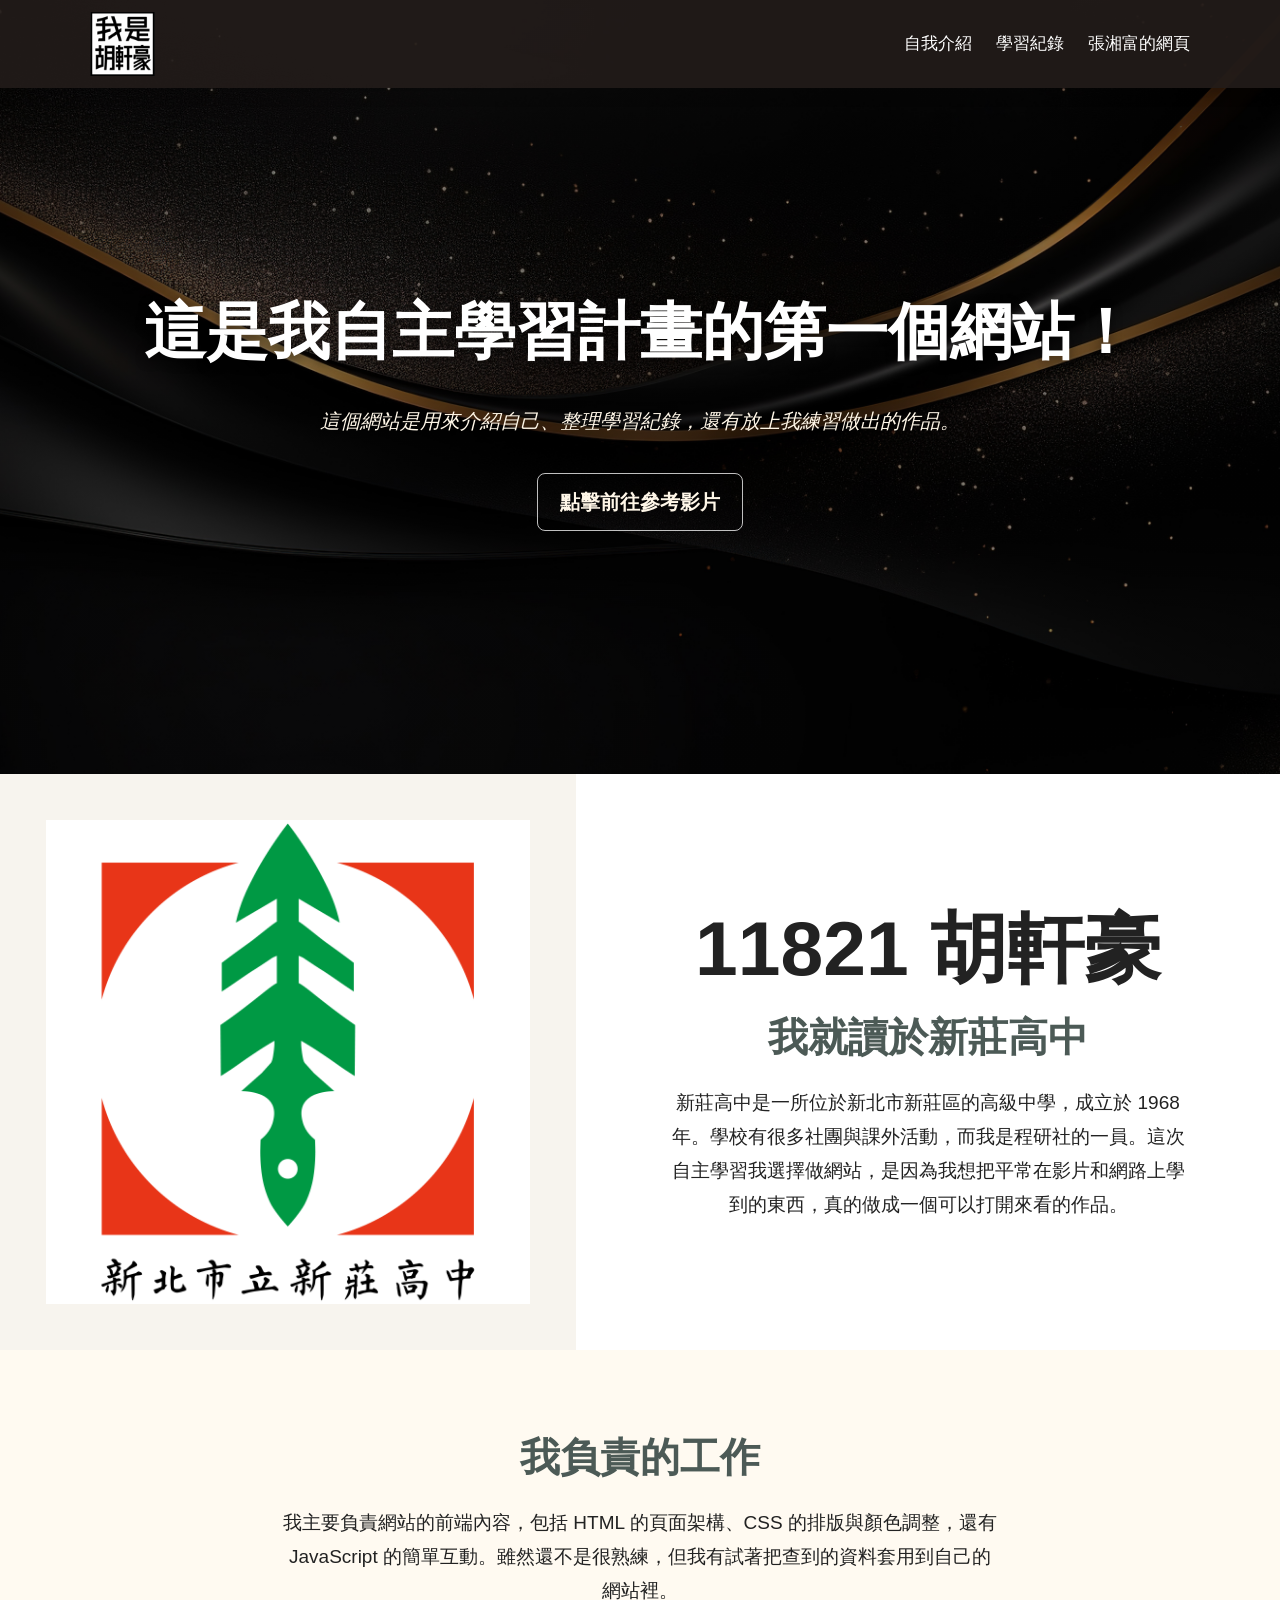
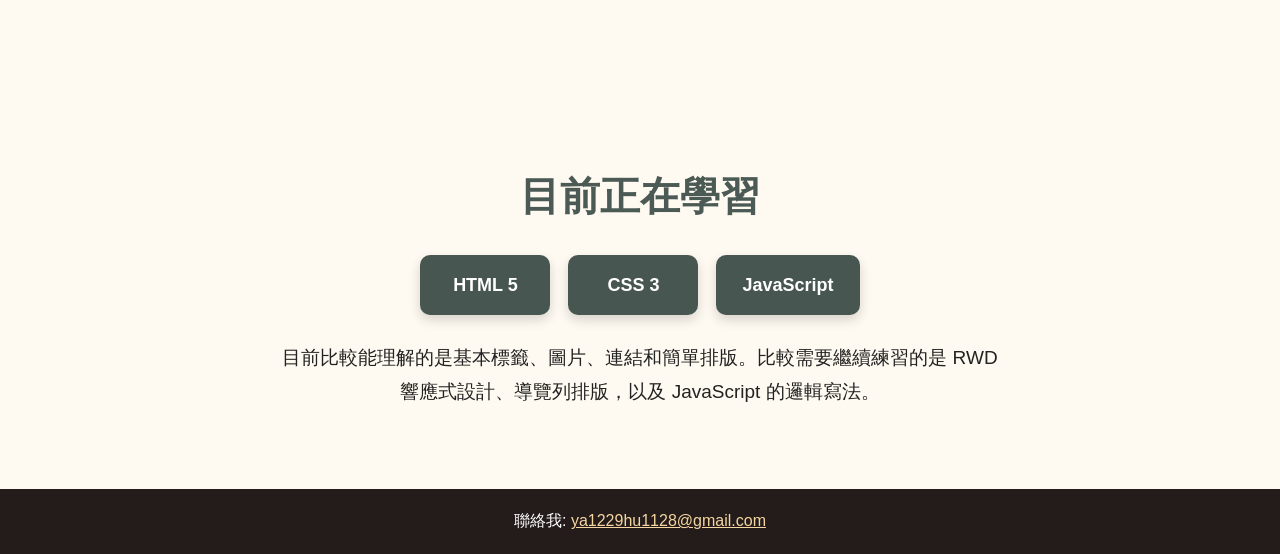
==== commit 6d7cf03e: "調整網站導覽列" ====
--- a/index.html
+++ b/index.html
@@ -20,7 +20,6 @@
     <ul id="hamburger-menu-links" class="hidden-menu">
         <li><a href="index.html">自我介紹</a></li>
         <li><a href="page2.html">學習紀錄</a></li>
-        <li><a href="https://danielhu0520.github.io/-/">代辦事項清單網頁</a></li>
         <li><a href="page3.html">張湘富的網頁</a></li>
     </ul>
 </nav>
@@ -28,7 +27,6 @@
     <ul class="top-static-links">
         <li><a href="index.html">自我介紹</a></li>
         <li><a href="page2.html">學習紀錄</a></li>
-        <li><a href="https://danielhu0520.github.io/-/">代辦事項清單網頁</a></li>
         <li><a href="page3.html">張湘富的網頁</a></li>
     </ul>
  </nav>
--- a/style.css
+++ b/style.css
@@ -380,8 +380,15 @@
     width: 112px;
   }
 
+  header nav:first-child {
+    flex-direction: row-reverse;
+    justify-content: space-between;
+    width: 100%;
+  }
+
   .menu-toggle {
     display: flex;
+    margin-left: 0;
   }
 
   .top-static-links {
@@ -428,6 +435,8 @@
 
   .video-link,
   .video-link2 {
-    aspect-ratio: 1294 / 295;
-  }
-}
+    aspect-ratio: 16 / 9;
+    background-position: left center;
+    background-size: auto 100%;
+  }
+}
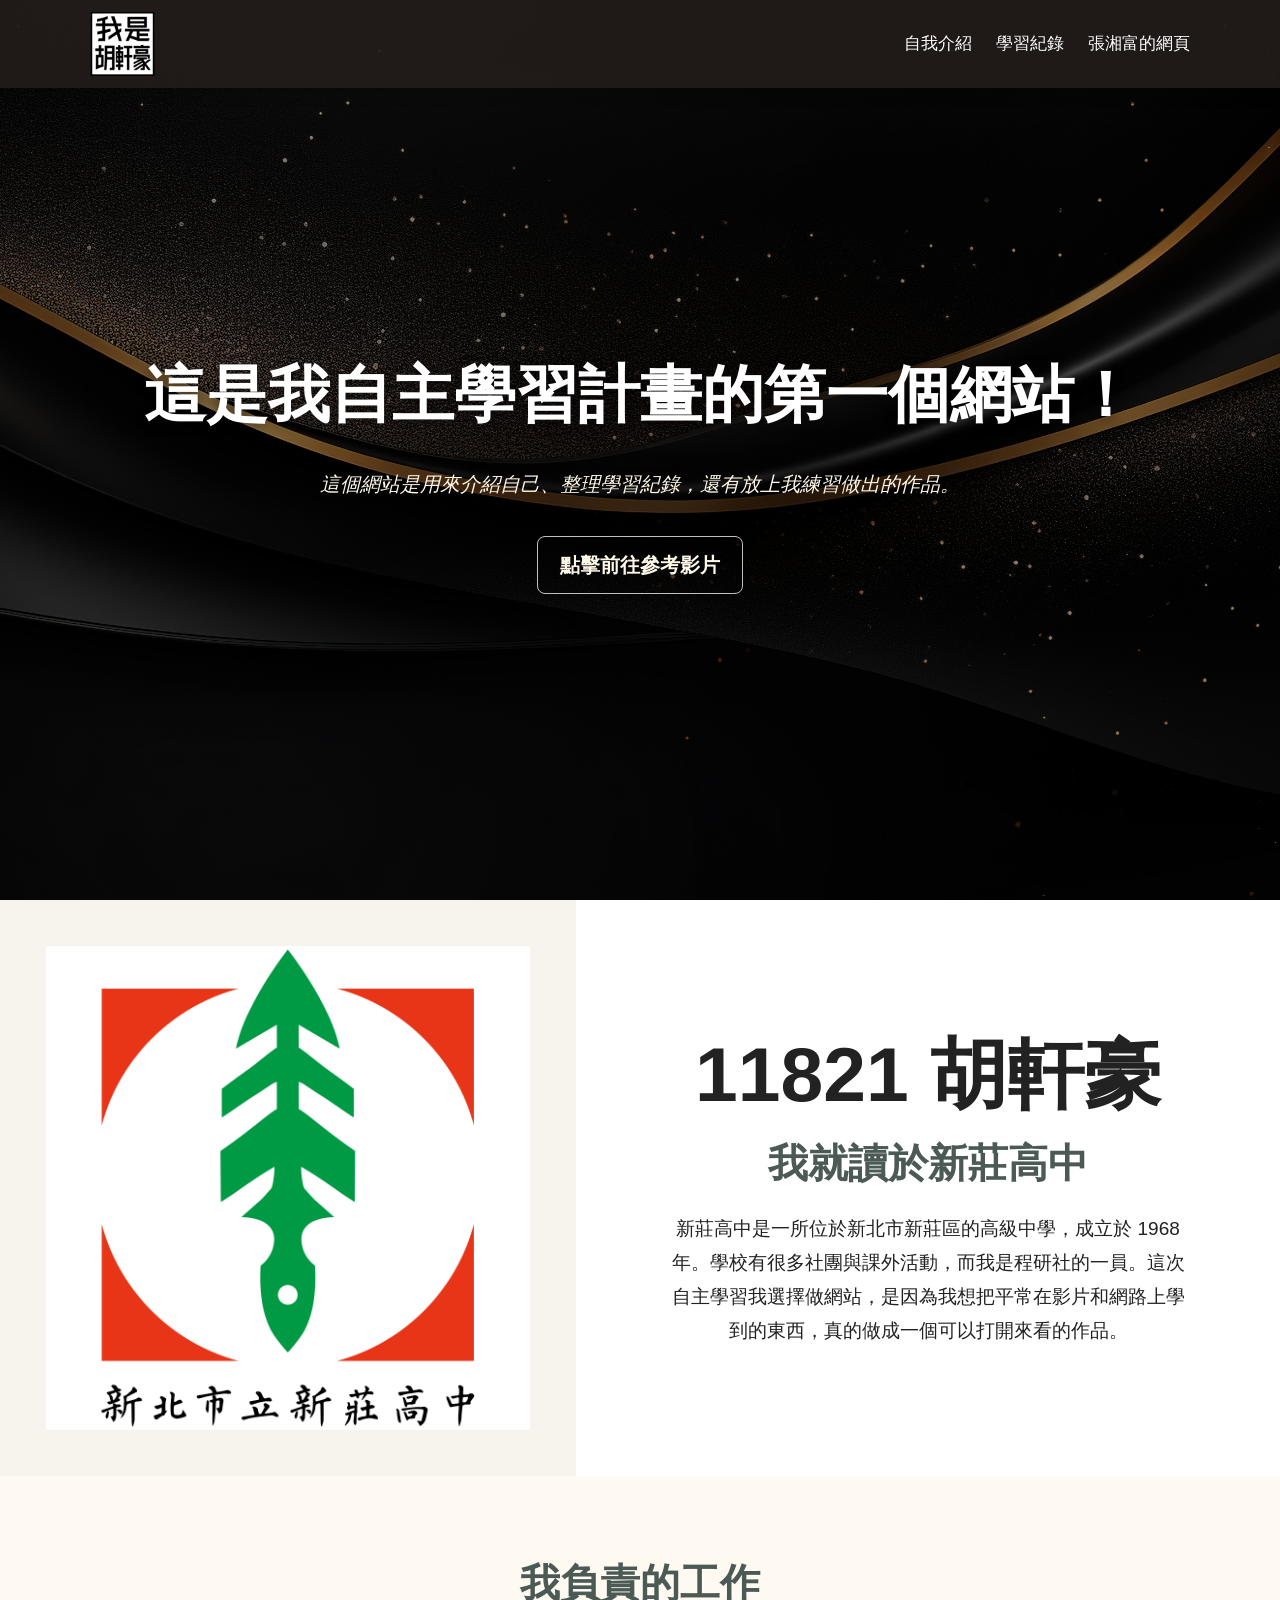
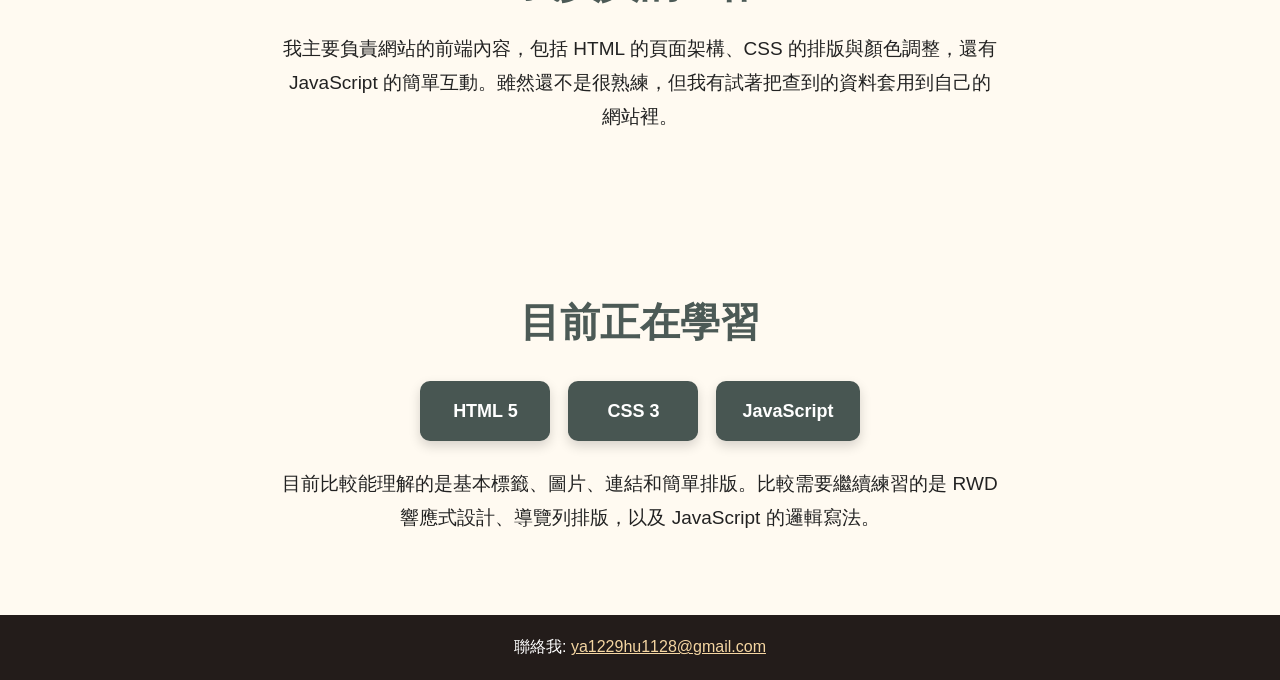
==== commit 79d2e2e5: "更新樣式快取版本" ====
--- a/index.html
+++ b/index.html
@@ -5,7 +5,7 @@
   <meta http-equiv="X-UA-Compatible" content="IE=edge">
   <meta name="viewport" content="width=device-width, initial-scale=1.0">
   <title>胡軒豪的自主學習網站</title>
-  <link rel="stylesheet" href="style.css">
+  <link rel="stylesheet" href="style.css?v=20260601-2">
 </head>
 <body>
   <header>
--- a/style.css
+++ b/style.css
@@ -139,7 +139,7 @@
   display: flex;
   flex-direction: column;
   justify-content: center;
-  min-height: 86vh;
+  min-height: 100vh;
   padding: 130px 8% 70px;
   text-align: center;
 }
@@ -401,7 +401,7 @@
   }
 
   .news {
-    min-height: 78vh;
+    min-height: 100vh;
     padding-top: 116px;
   }
 
@@ -439,4 +439,11 @@
     background-position: left center;
     background-size: auto 100%;
   }
-}
+
+  .video-link {
+    aspect-ratio: 366 / 205;
+    background-image: url("images/mobile-html-css.png");
+    background-position: center;
+    background-size: contain;
+  }
+}
